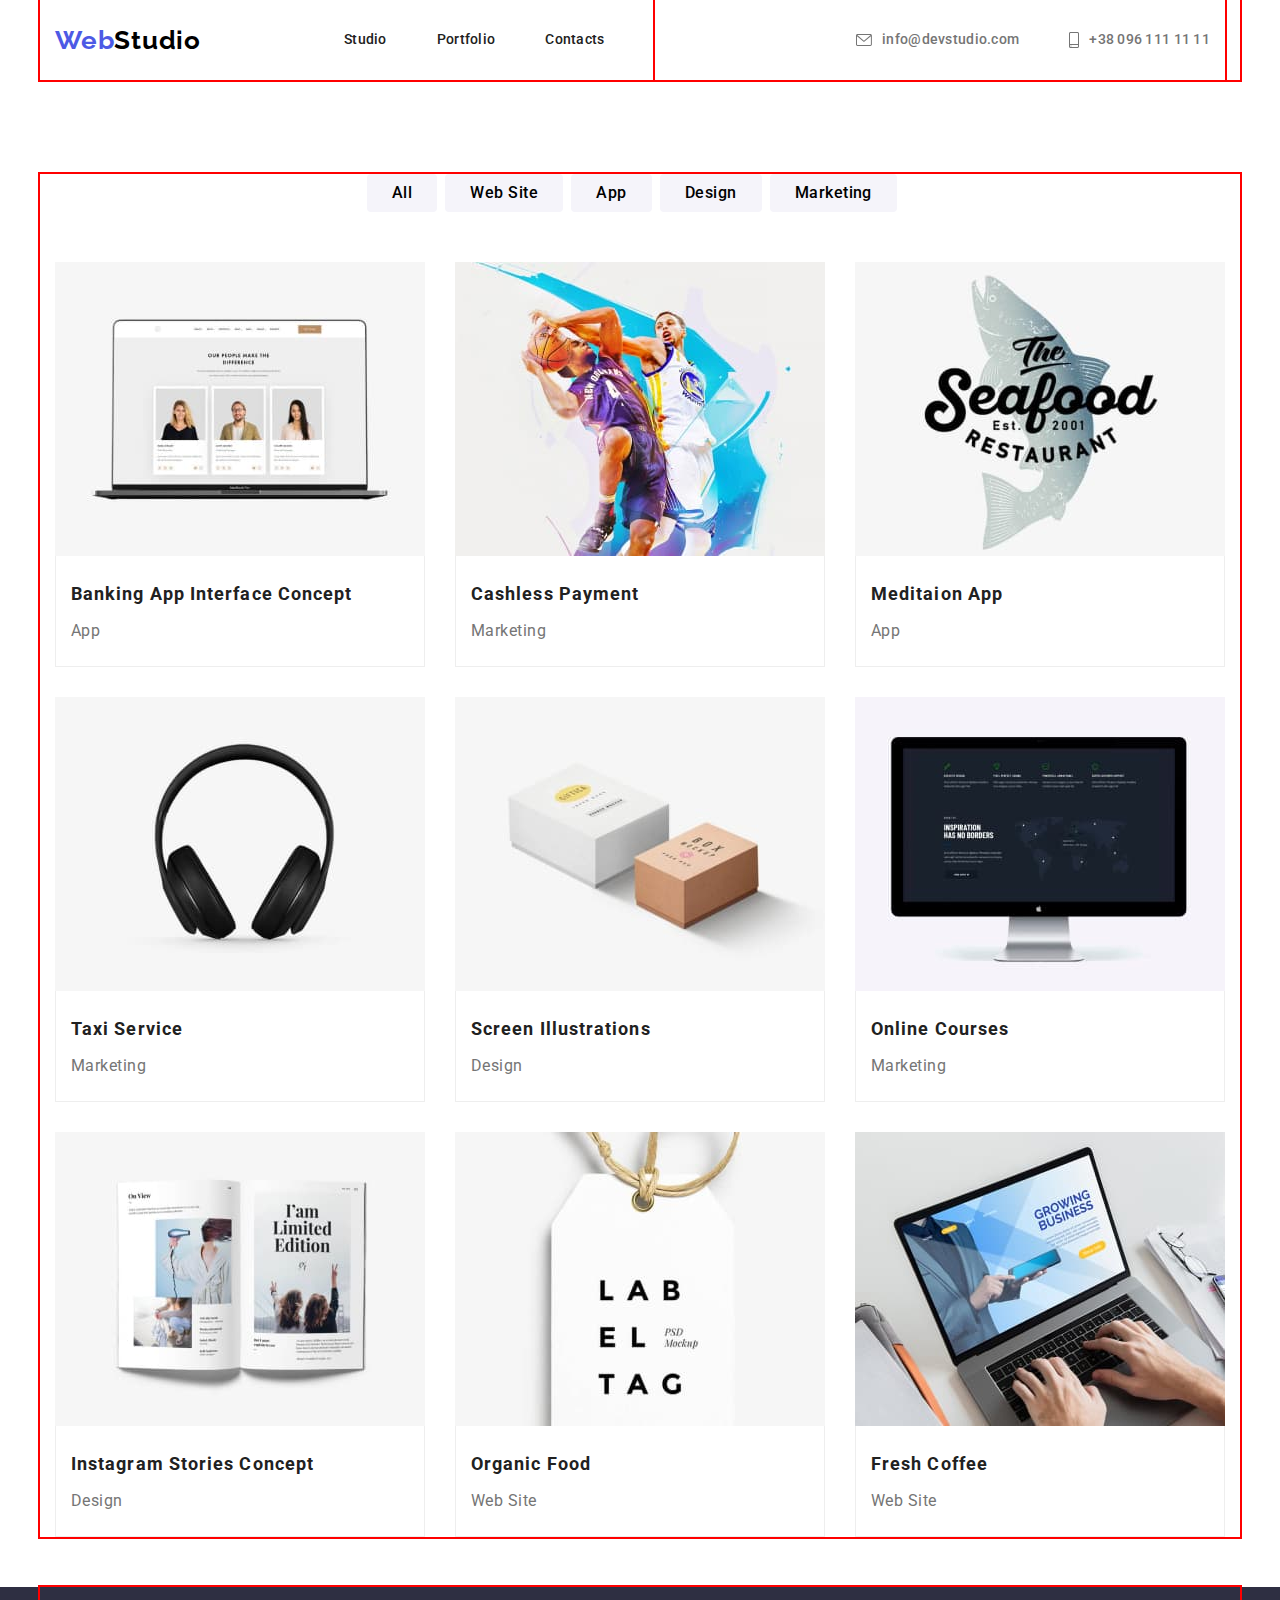
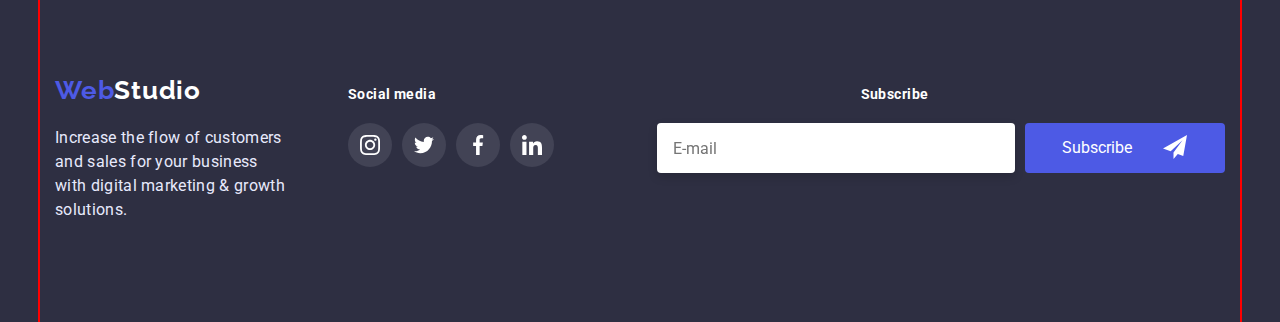
==== portfolio.html @ 60207ada "pre-finished" ====
<!DOCTYPE html>
<html lang="uk">
  <head>
    <meta charset="UTF-8" />
    <meta http-equiv="X-UA-Compatible" content="IE=edge" />
    <meta name="viewport" content="width=device-width, initial-scale=1.0" />
    <link rel="stylesheet" href="node_modules/modern-normalize/modern-normalize.css">
    <link rel="preconnect" href="https://fonts.googleapis.com" />
    <link rel="preconnect" href="https://fonts.gstatic.com" crossorigin />
    <link
      href="https://fonts.googleapis.com/css2?family=Raleway:wght@700&family=Roboto:wght@400;500;700;900&display=swap"
      rel="stylesheet"
    />
    <link rel="stylesheet" href="https://cdnjs.cloudflare.com/ajax/libs/modern-normalize/1.1.0/modern-normalize.min.css">
    <link rel="stylesheet" href="./css/styles.css"/>
    <title>goit-markup-hw-02</title>
  </head>
  <!-- Портфолио -->
  <body>
    <!-- Шапка Портфолио -->
    <header class="header-link">
     <div class="container header-container">
        <a class="logo" href="./index.html">Web<span class="web">Studio</span></a>
      <nav class="auth-nav">
        <ul class="header ">
          <li><div class="header-animation"></div></li>
          <li class="header-list current" ><a href="./index.html" class="links">Studio</a></li>
          <li><div class="header-link-border"></div></li>
          
          <li><div class="header-animation"></div></li>
          <li class="header-list"><a href="./portfolio.html">Portfolio</a></li>
         <li><div class="header-link-border"></div></li> 
         
          <li><div class="header-animation"></div></li>
          <li class="header-list-back"><a href="#">Contacts</a></li>
          <li><div class="header-link-border"></div></li>
          
        </ul>
        
        </nav>
        <!-- Посилання в шапці -->
        <div class="container">
          <ul class="posted">
            
              
        
            <li class="link"><a href="mailto:info@devstudio.com"><svg class="posted-icon" width="16" height="12">
                <use href="./images-2/icons.svg#icon-envelope-hover"></use>
              </svg> info@devstudio.com</a></li>
              
            
            <li class="link-mailto"><a href="tel:+380961111111"><svg class="posted-icon" width="10" height="16">
                <use href="./images-2/icons.svg#icon-smartphone"></use>
              </svg> +38 096 111 11 11</a></li>
          </ul>
        </div>
      
     </div>
    </header>
    <main>
      <!-- Управління -->
      <section class="hero-portfolio">
        <div class="container">
            <div class="pane"><h1>Заголовок</h1></div>
            <ul class="hero-portfolio-link">
              <li><button type="button">All</button></li>
              <li><button type="button">Web Site</button></li>
              <li><button type="button">App</button></li>
              <li><button type="button">Design</button></li>
              <li><button type="button">Marketing</button></li>
            </ul>
        <ul class="list-portfolio">
          <li class="some-item">
            
            <div class="some-item-container">
              
              <div class="some-item-thumb">
                <a class="list-portfolio-cards" href="">
                  <img class="list-portfolio-img" src="./images-2/technokriak.jpg" width="370" alt="Технокряк" />
                <div class="list-portfolio-link">
                  <p>14 Stylish and User-Friendly App Design Concepts · Task Manager App · Calorie Tracker App · Exotic Fruit Ecommerce App · Cloud Storage App</p>
                </div>
              </div>
                <div class="container">
                  <h2 class="headlines">Banking App Interface Concept</h2>
                  <p class="list-title">App</p>
                </div>
                
              </a>
              
            </div>
              
            
          </li>
          <li class="some-item">
            <div class="some-item-container">  
            <div class="some-item-thumb">
              <a class="list-portfolio-cards" href="">
                <img
                  src="./images-2/post-NewOrleanvsGoldenStar.jpg"
                  width="370"
                  alt="Постер"
                />
              <div class="list-portfolio-link">
                <p>14 Stylish and User-Friendly App Design Concepts · Task Manager App · Calorie Tracker App · Exotic Fruit Ecommerce App · Cloud Storage App</p>
              </div>
            </div>
              <div class="container">
                <h2 class="headlines">Cashless Payment</h2>
                <p class="list-title">Marketing</p>
              </div>
              
            </a>
            </div>
          </li>
          <li class="some-item">
            <div class="some-item-container">
            <div class="some-item-thumb">
            <a class="list-portfolio-cards" href="">
              <img
                src="./images-2/restoran-seafood.jpg"
                width="370"
                alt="Ресторан море-еда"
              />
              <div class="list-portfolio-link">
                <p>14 Stylish and User-Friendly App Design Concepts · Task Manager App · Calorie Tracker App · Exotic Fruit Ecommerce App · Cloud Storage App</p>
              </div>
              </div>
              <div class="container">
                <h2 class="headlines">Meditaion App</h2>
                <p class="list-title">App</p>
              </div>
            </a>
            </div>
          </li>
          <li class="some-item">
            <div class="some-item-container">
            <div class="some-item-thumb">  
            <a class="list-portfolio-cards" href="">
              <img
                src="./images-2/project-prime.jpg"
                width="370"
                alt="Проєкт прайм"
              />
              <div class="list-portfolio-link">
                <p>14 Stylish and User-Friendly App Design Concepts · Task Manager App · Calorie Tracker App · Exotic Fruit Ecommerce App · Cloud Storage App</p>
              </div>
              </div>
              <div class="container">
                <h2 class="headlines">Taxi Service</h2>
                <p class="list-title">Marketing</p>
              </div>
            </a>
            </div>
          </li>
          <li class="some-item">
            <div class="some-item-container">
              <div class="some-item-thumb">
            <a class="list-portfolio-cards" href="">
              <img
                src="./images-2/project-boxes.jpg"
                width="370"
                alt="Проєкт бокси"
              />
              <div class="list-portfolio-link">
                <p>14 Stylish and User-Friendly App Design Concepts · Task Manager App · Calorie Tracker App · Exotic Fruit Ecommerce App · Cloud Storage App</p>
              </div>
              </div>
              <div class="container">
                <h2 class="headlines">Screen Illustrations</h2>
                <p class="list-title">Design</p>
              </div>
            </a>
            </div>
          </li>
          <li class="some-item">
            <div class="some-item-container">
              <div class="some-item-thumb">
            <a class="list-portfolio-cards" href="">
              <img
                src="./images-2/imac-inspiration.jpg"
                width="370"
                alt="аймак"
              />
              <div class="list-portfolio-link">
                <p>14 Stylish and User-Friendly App Design Concepts · Task Manager App · Calorie Tracker App · Exotic Fruit Ecommerce App · Cloud Storage App</p>
              </div>
              </div>
              <div class="container">
                <h2 class="headlines">Online Courses</h2>
                <p class="list-title">Marketing</p>
              </div>
            </a>
            </div>
          </li>
          <li class="some-item">
            <div class="some-item-container">
              <div class="some-item-thumb">
            <a class="list-portfolio-cards" href="">
              <img
                src="./images-2/seen-limited-edition.jpg"
                width="370"
                alt="лімітоване видання"
              />
              <div class="list-portfolio-link">
                <p>14 Stylish and User-Friendly App Design Concepts · Task Manager App · Calorie Tracker App · Exotic Fruit Ecommerce App · Cloud Storage App</p>
              </div>
              </div>
              <div class="container">
                <h2 class="headlines">Instagram Stories Concept</h2>
                <p class="list-title">Design</p>
              </div>
            </a>
            </div>
          </li>
          <li class="some-item">
            <div class="some-item-container">
              <div class="some-item-thumb">
            <a class="list-portfolio-cards" href="">
              <img
                src="./images-2/project-lab.jpg"
                width="370"
                alt="Проєкт лаб"
              />
              <div class="list-portfolio-link">
                <p>14 Stylish and User-Friendly App Design Concepts · Task Manager App · Calorie Tracker App · Exotic Fruit Ecommerce App · Cloud Storage App</p>
              </div>
              </div>
              <div class="container">
                <h2 class="headlines">Organic Food</h2>
                <p class="list-title">Web Site</p>
              </div>
            </a>
            </div>
          </li>
          <li class="some-item">
            <div class="some-item-container">
              <div class="some-item-thumb">
            <a class="list-portfolio-cards" href="">
              <img
                src="./images-2/growing-business.jpg"
                width="370"
                alt="макбук"
              />
              <div class="list-portfolio-link">
                <p>14 Stylish and User-Friendly App Design Concepts · Task Manager App · Calorie Tracker App · Exotic Fruit Ecommerce App · Cloud Storage App</p>
              </div>
              </div>
              <div class="container">
                <h2 class="headlines">Fresh Coffee</h2>
                <p class="list-title">Web Site</p>
              </div>
            </a>
            </div>
          </li>
        </ul>
        </div>
      </section>
    </main>
    <!-- Футер Портфолио-->
    <footer class="footer">
      <div class="container">
      <div class="container-left">
        <a class="logo-footer" href="./index.html"><span class="web-footer">Web<span>Studio</a>
          <address>
            <p>Increase the flow of customers and sales for your business with digital marketing & growth solutions.</p>
            <!-- <ul class="link-footer">
              <li class="pages">
                <a
                  href="https://www.google.com/maps/place/%D0%B1%D1%83%D0%BB%D1%8C%D0%B2%D0%B0%D1%80+%D0%9B%D0%B5%D1%81%D1%96+%D0%A3%D0%BA%D1%80%D0%B0%D1%97%D0%BD%D0%BA%D0%B8,+26,+%D0%9A%D0%B8%D1%97%D0%B2,+02000/@50.4265807,30.5383858,17z/data=!3m1!4b1!4m5!3m4!1s0x40d4cf0e033ecbe9:0x57a4dffefec77da0!8m2!3d50.4265807!4d30.5383858"
                  >м. Київ, пр-т Лесі Українки, 26</a>
              </li>
              <li class="footer-link">
                <a href="mailto:info@devstudio.com" class="link-pages"
                  >info@devstudio.com</a>
              </li>
              <li class="footer-link-end">
                <a href="tel:+380961111111" class="link-pages">+38 096 111 11 11</a>
              </li>
            </ul> -->
          </address>
      </div>
       <div class="container-right">
        <h2 class="footer-rigth-title">Social media</h2>
          <ul class="icon-team">
                  <li class="icon-team-elements"><a href=""><svg width="20" height="20">
                <use href="./images-2/icons.svg#icon-instagram"></use>
                </svg></a></li>
                  <li class="icon-team-elements"><a href=""><svg width="20" height="20">
                <use href="./images-2/icons.svg#icon-twitter"></use>
                </svg></a></li>
                  <li class="icon-team-elements"><a href=""><svg width="20" height="20">
                <use href="./images-2/icons.svg#icon-facebook"></use>
                </svg></a></li>
                  <li class="icon-team-elements"><a href=""><svg width="20" height="20">
                <use href="./images-2/icons.svg#icon-linkedin"></use>
                </svg></a></li>
          </ul>
       </div>
       <div class="container-footer-title">
        <p class="footer-title">Subscribe</p>
       <form class="futter-form">

        <label>
                <span class="footer-form-input-wrapper">
                  <input class="footer-form-input" type="email" name="footer-email" required placeholder="E-mail" >
                </span>
        </label>
        <span class="footer-form-input-wrapper">
          <button type="submit" class="footer-form-submit">Subscribe</button>
              <svg class="footer-form-input-icon" width="18" height="18">
                <use href="./images-2/icons.svg#icon-send"></use>
              </svg>
        </span>
       </form>
       </div>
      
      </div>
      
    </footer>
  </body>
</html>
---- css/styles.css ----
*,
*::after {
    box-sizing: inherit;
    box-sizing: border-box;
}

:root {
    --brand-color: #4D5AE5;
    --text-color: #FFFFFF;
    --logo-color: #000000;
    --o-animation: 250ms cubic-bezier(0.4, 0, 0.2, 1);
}

h1,
h2,
h3,
h4,
h5,
h6,
p {
margin: 0;
}
ul {
    list-style: none;
    margin: 0;
    padding: 0;
}

button {
    cursor: pointer;
    display: block;
    display: inline-flex;
}
img {
    display: block;
}

address {
    font-style: normal;
}

body {
    font-family: "Roboto",sans-serif;
    color: #212121;
}
/* Logo */
.logo {
    font-family: 'Raleway',sans-serif;
    font-weight: 700;
    font-size: 26px;
    line-height: 1.19;
    letter-spacing: 0.03em;
    color: var(--brand-color);
    text-decoration: none;
    display: block;
    margin-right: 93px;
}

.web {
    color: var(--logo-color);
}
/* header */
/* .header-about {
} */
.header-container {
    display: flex;
    align-items: center;
    background-color: var(--text-color);
    
}
.header li {
    /* margin-right: 50px; */
    
}
.header a {
    display: block;
    font-weight: 500;
    font-size: 14px;
    line-height: 1.14;
    letter-spacing: 0.02em;
    color: #212121;
    text-decoration: none;
    padding-top: 32px;
    padding-bottom: 32px;
    transition: color 250ms cubic-bezier(0.4, 0, 0.2, 1);
}

.header .header-list-back {
    margin-right: 0;
    
}
.header-link-border {
    position: absolute;
    display: flex;
    bottom: -31px;
    width: 100%;
    height: 4px;
    background-color: #188CE8;
    border-radius: 2px;
    opacity: 0;
    transition: 250ms cubic-bezier(0.4, 0, 0.2, 1);
}
.header-animation {
    margin-right: 50px;
    
}
.header-animation:hover .header-link-border {
    opacity: 1;
}
 

.container {
    width: 1200px;
    padding-left: 15px;
    padding-right: 15px;
    margin: 0 auto;
    outline: 2px solid red;
}
.visually-hidden {
    position: absolute;
    width: 1px;
    height: 1px;
    margin: -1px;
    padding: 0;
    overflow: hidden;
    border: 0;
    clip: rect(0 0 0 0);
}
.auth-nav .header {
    display: block;
    display: flex;
    align-items: center;
    margin-right: 50px;
}

.posted a {
    padding-top: 32px;
    padding-bottom: 32px;
}
/* .link-mailto a { */
    

.header a:hover,
.header a:focus {
    color:var(--brand-color);
}
.header a:active .header-link-border{
    opacity: 1;
}
.posted a {
    font-weight: 500;
    font-size: 14px;
    line-height: 1.14;
    letter-spacing: 0.02em;
    color: #757575;
    text-decoration: none;
    display: flex;
    transition: 250ms cubic-bezier(0.4, 0, 0.2, 1);
}
.posted li {
    margin-right: 50px;
}
.posted .link-mailto {
    margin-right: 0;
    /* margin-left: 10px; */
}
.container ul {
    display: block;
    display: flex;
    /* align-items: center; */
}
.container-posted {
    padding-left: 15px;
    padding-right: 15px;
    margin: 0 auto;
    outline: 2px solid red;
}
.posted {
    justify-content: flex-end;
    text-align: center;
}
.posted a:hover,
.posted a:focus,
.posted a:active {
    color: var(--brand-color);
    /* fill: var(--brand-color); */
    /* fill: var(--brand-color); */
}

.posted .posted-icon {
    display: block;
    align-self: center;
    margin-right: 10px;
}
.posted .posted-icon {
    margin-right: 10px;
    display: flex;
    align-items: center;
    justify-content: center;
}
.posted .posted-icon use {
    fill: currentColor;
}

.current::after {
    content: '';
    display: block;
    width: 100%;
    border-radius: 2px;
    background-color: var(--brand-color);   
}



/* Hero-main */
.hero,
.footer {
    background-color: #2E2F42;
}
.hero-main {
    font-weight: 900;
    font-size: 44px;
    line-height: 1.36;
    text-align: center;
    letter-spacing: 0.06em;
    
    color: var(--text-color);
    margin-bottom: 30px;
}
.hero {
    position: relative;
    padding-top: 200px;
    padding-bottom: 200px;
    align-content: center;
    margin-right: auto;
    margin-left: auto;
    /* background: rgba(47, 48, 58, 0.4); */
    background-image: url(../images-2/Hero-bckg.jpg);
    /* background-color: rgba(47, 48, 58, 0.8); */
    max-width: 1440px;
    max-height: 600px;
}
.hero-bcg {
    position: absolute;
    width: 100%;
    height: 100%;
    background-color: rgba(46, 47, 66, 0.7);
    top: 0;
}
.hero-container {
    position: relative;
}

.hero-btn {
    font-weight: 700;
    font-size: 16px;
    line-height: 1.88;
    letter-spacing: 0.06em;
    font-family: inherit;
    cursor: pointer;
    background-color: var(--brand-color);
    color: var(--text-color);
    display: block;
    margin: 0 auto;
    padding: 10px 32px;
    transition: background-color 250ms cubic-bezier(0.4, 0, 0.2, 1);
    border-color: transparent;
    border-radius: 4px;
}
button .hero {
    padding: 10px;
}



.hero-btn:hover,
.hero-btn:focus {
    box-shadow: 0px 4px 4px rgba(0, 0, 0, 0.15);
    /* border: 1px solid #000000; */
    border-radius: 4px;
    background-color: var(--brand-color);
}

.container-portfolio .list {
    display: block;
    display: flex;
    flex-wrap: wrap ;
}

/* Опис проєктів */
.about h3 {
    font-weight: 700;
    font-size: 14px;
    line-height: 1.14;
    letter-spacing: 0.03em;
    text-transform: uppercase;
}
.about  {
    padding-top: 94px;
    padding-bottom: 94px;
    display: block;
    display: flex;
}
.list-title {
    font-weight: 400;
    font-size: 16px;
    line-height: 1.88;
    letter-spacing: 0.03em;
    color: #757575;
    margin-top: 4px;
    padding-bottom: 20px;
}
.about .container-about {
    width: 270px;
    height: 120px;
    display: flex;
    align-items: center;
    justify-content: center;
    background-color: #F5F4FA;
    margin-bottom: 8px;
}
.icon-about {
    display: flex;
    fill: #AFB1B8;
}
.about .list li {
    margin-right: 30px;
}
.about .list li:last-child {
    margin-right: 0;
}

.list-project {
    font-weight: 400;
    font-size: 14px;
    line-height: 1.71;
    letter-spacing: 0.03em;
    color: #757575;
    margin-top: 10px;
    /* margin-right: 30px; */
}

.section-img li {
    padding-right: 30px;
}
.section-img-link {
    
    position: absolute;
}
/* .section-img p {
    position: relative;
    width: 370px;
    height: 70px;
    background-color: rgba(47, 48, 58, 0.8);
    display: block;
    align-items: center;
    justify-content: center;
    padding-right: 0;
    color: var(--text-color);
    transform: translateY(-68px);
    text-transform: uppercase;
}
.section-img p {
    text-align: center;
    padding-top: 27px ;
} */

/* Чим займається кожен з команди */
.section h2 {
    font-weight: 700;
    font-size: 36px;
    line-height: 1.16;
    text-align: center;
    letter-spacing: 0.03em;
    margin-bottom: 50px;
}
.section .container {
    padding-top: 94px;
    margin-bottom: 94px;
}
.list-names {
    font-weight: 500;
    font-size: 16px;
    line-height: 1.18;
    text-align: center;
    letter-spacing: 0.03em;
    padding-top: 30px;
    margin-bottom: 10px;
}
/* .team .container { */
    /* padding-top: 94px;
    padding-bottom: 94px; */


.list-team {
    font-size: 16px;
    line-height: 1.18;
    text-align: center;
    letter-spacing: 0.03em;
    color: #757575;
    padding-bottom: 16px;
}

/* Hero-portfolio */
.hero-portfolio button {
    font-weight: 500;
    font-size: 16px;
    line-height: 1.62;
    text-align: center;
    letter-spacing: 0.03em;
    font-family: inherit;
    cursor: pointer;
    background-color: #F5F4FA;
    padding: 6px 25px
    
}
.container .hero-portfolio-link button {
    display: block;
    display: flex;
    margin: 0 auto;
    margin-right: 8px;
    border-radius: 4px;
    border: 0;
    transition: 250ms cubic-bezier(0.4, 0, 0.2, 1);
}

.list li a{
    display: block;
    display: flex;
    align-items: center;
}
.team img {
    margin-right: 30px;
}
.list a {
    margin-right: 30px;
    margin-bottom: 30px;
    width: 370px;
}
.list .list-project {
    margin-right: 0;
}

.hero-portfolio button:hover,
.hero-portfolio button:focus {
    background-color: var(--brand-color);
    color: var(--text-color);
    box-shadow: 0px 3px 1px rgba(0, 0, 0, 0.1), 0px 1px 2px rgba(0, 0, 0, 0.08), 0px 2px 2px rgba(0, 0, 0, 0.12);
    border-radius: 4px;
}
.hero-portfolio {
    padding-top: 94px;
    padding-bottom: 50px;
}
.hero-portfolio-link {
    margin-bottom: 50px;
    margin-right: 8px;
    display: flex;
    justify-content: center;
    margin-right: 8px;
}
.list-portfolio {
    flex-wrap: wrap;
    gap: 30px;
    
}
.some-item {
    
}
.list-portfolio .some-item-container:hover,
.list-portfolio .some-item-container:focus {
    /* border: 1px solid #EEEEEE; */
    box-shadow: 0px 1px 1px rgba(0, 0, 0, 0.12), 0px 4px 4px rgba(0, 0, 0, 0.06), 1px 4px 6px rgba(0, 0, 0, 0.16);
}
.some-item-container:hover .list-portfolio-link,
.some-item-container:focus .list-portfolio-link {
    top: 50%;
    left: 50%;
    transform: translate(-50%, -50%);
    opacity: 1;
    background-color: rgba(77, 90, 229, 0.9);
}
.some-item-thumb  {
    /* position: relative; */
    

}
.headlines {
    font-size: 18px;
    line-height: 2.0;
    letter-spacing: 0.06em;
    color: #212121;
    cursor: pointer;
    padding-top: 20px;
}
.list-portfolio li a  {
    position: relative;
    text-decoration: none;
    display: block;
    overflow: hidden;
}

.list-portfolio li a .container {
    width: inherit;
    border: 1px solid #EEEEEE;
    border-top: 0;
    
    /* border-top: 0; */
}
.list-portfolio-link {
    
    position: absolute;
    display: flex;
    top: 197%;
    left: 50%;
    transform: translate(-50%, -50%);
    width: 370px;
    height: 100%;
    align-items: center;
    justify-content: center;
    padding-left: 24px;
    padding-right: 24px;
    /* background: transparent; */
    opacity: 0;
    overflow: hidden ;   
    transition: 250ms cubic-bezier(0.4, 0, 0.2, 1);
}


.list-portfolio-link p {
    font-weight: 400;
    font-size: 18px;
    line-height: 28px;
    letter-spacing: 0.03em;
    color: #FFFFFF;
}
.section .container {
    padding-top: 0;
}
.section-team {
    background-color: #F5F4FA;
    padding-top: 94px;
    padding-bottom: 94px;
}
.section-team h2 {
    font-weight: 700;
    font-size: 36px;
    line-height: 1.16;
    text-align: center;
    letter-spacing: 0.03em;
    margin-bottom: 50px;
}
.team li {
    background-color: var(--text-color);
    width: 270px;
    margin-right: 30px;
}
/* .list-portfolio-img {
} */


.team li:not:last-child {
    padding-right: 0;
}
.team .icon-team {
    display: flex;
    text-align: center;
    padding-bottom: 30px;
    
}
.team .icon-team li {
    margin-right: 24px;
}
.team .icon-team a {
    padding: 12px ;
    display: flex;
    align-items: center;
    justify-content: center;
    transition: 250ms cubic-bezier(0.4, 0, 0.2, 1);
    color: #AFB1B8;
    border-radius: 50px;
    /* margin: 0 auto; */
}
.team .icon-team .icon-team-elements {
    margin-right: 10px;
}
.team .icon-team a:hover,
.team .icon-team a:focus {
    color: #FFFFFF;
    /* background-color: #2196F3; */
    background-repeat: no-repeat;
    fill: #4D5AE5;
    border-radius: 50px;
    background-color: var(--brand-color);
    /* background-image: url(../images-2/Ellipse.svg);  */
    /* background-position: -50%, -50%; */
}
.team .icon-team .icon-time-icon {
    fill: currentColor;
}

.team .container  {
    display: block;
    width: 270px;
}
.regular-customers {
    width: inherit;
    /* height: 184px; */
    padding-top: 120px;
    padding-bottom: 120px;
}
.regular-customers h2 {
    font-weight: 700;
    font-size: 36px;
    line-height: 1.16;
    text-align: center;
    letter-spacing: 0.03em;
    margin-bottom: 50px;
}
.regular-customers ul li{
    display: flex;
    margin: 0 auto;
    display: block;
    display: flex;
    margin-right: 30px;
}
.regular-customers ul li a{
    width: 170px;
    height: 92px;
    /* margin-right: 30px; */
    border: 1px solid #AFB1B8;
    border-radius: 4px;
    display: flex;
    align-items: center;
    justify-content: center;
    fill: #AFB1B8;
    transition: 250ms cubic-bezier(0.4, 0, 0.2, 1);
    /* padding: 16px 32px; */
    
}

.regular-customers ul li:nth-last-child(1) {
    margin-right: 0;
}
.regular-customers ul li a:hover,
.regular-customers ul li a:focus {
    /* background-color: #2196F3; */
    border: 1px solid var(--brand-color);
    border-radius: 4px;
    fill: var(--brand-color);
}
/* .regular-customers li use:hover,
.regular-customers li svg:focus {
    fill: #2196F3;
} */




/* Футер */
.footer .logo-footer {
    font-family: 'Raleway';
    font-style: normal;
    font-weight: 700;
    font-size: 26px;
    line-height: 1.19;
    letter-spacing: 0.03em;
    text-decoration: none;
    color: var(--brand-color);
    display: inline-flex;
}
.web-footer span {
    color: var(--text-color);
}
.pages a {
    font-weight: 400;
    font-size: 14px;
    line-height: 1.71;
    letter-spacing: 0.03em;
    font-style: normal;
    text-decoration: none;
    color: var(--text-color);
    display: block;
    margin-bottom: 9px;
}
.link-footer {
    display: block;
    display: flex;
    flex-wrap: wrap;
}
.link-footer .footer-link a{
    display: block;

}



.link-pages {
    font-weight: 400;
    font-size: 14px;
    line-height: 1.71;
    letter-spacing: 0.03em;
    text-decoration: none;
    color: #757575;
    font-style: normal; 
}
.footer {
    /* padding-top: 60px;
    padding-bottom: 60px; */
}
.logo-footer {
    display: block;
    margin-bottom: 20px;
}
.link-footer {
    flex-direction: column;
}
.link-footer .pages {
    margin-bottom: 9px;
}
.link-footer .pages a{
    margin-bottom: 0;
}
.link-footer .footer-link {
    margin-bottom: 9px;
}

.pane {
    display: none;
}
.footer .container {
    display: flex;
    text-align: center;
    padding-bottom: 30px;
    align-items: baseline;
}
.container-left {
    text-align: left;
    margin-right: 60px;
}
.container-left p {
    /* font-family: 'Roboto'; */
    font-weight: 400;
    font-size: 16px;
    line-height: 1.5;
    letter-spacing: 0.02em;
    color: #E7E9FC;
    padding-bottom: 70px;
}
/* .contaainer-right {
    align-items: baseline;
} */
.footer-rigth-title{
    font-weight: 700;
    font-size: 14px;
    line-height: 1.14;
    letter-spacing: 0.03em;
    
    color: var(--text-color);
    margin-bottom: 20px;
    text-align: left;
}
.container-right .icon-team a {
    padding: 12px;
    display: flex;
    align-items: center;
    justify-content: center;
    margin-right: 10px;
    fill: var(--text-color);
    background-color: rgba(66, 67, 85, 1);
    transition: background-color 250ms cubic-bezier(0.4, 0, 0.2, 1);
    /* color: #AFB1B8; */
    border-radius: 50px;
}

.container-right .icon-team a:hover,
.container-right .icon-team a:focus {
    background-repeat: no-repeat;
    fill: #4D5AE5;
    fill: var(--text-color);
    border-radius: 50px;
    background-color: var(--brand-color);
}
.container-footer-title {
    padding-top: 100px;
}
.footer-title {
    
    margin-bottom: 20px;
    font-weight: 700;
    font-size: 14px;
    line-height: 1.14;
    letter-spacing: 0.03em;
    color: var(--text-color);
}
.futter-form {
    display: flex;
    padding-left: 93px;
    text-align: center;
    justify-content: center;
}
.footer-form-input-wrapper {
    position: relative;
}
.footer-form-submit:hover {
    box-shadow: 0px 4px 4px rgba(0, 0, 0, 0.15);
}
.footer-form-submit {
    
    display: block;
    width: 200px;
    height: 50px;
    background: var(--brand-color);
    border: transparent;
    border-radius: 4px;
    margin-left: 10px;
    color: var(--text-color);
    padding-right: 62px;
}
.footer-form-input {
    width: 358px;
    height: 50px;
    border: 1px solid rgba(255, 255, 255, 0.3);
    filter: drop-shadow(0px 4px 4px rgba(0, 0, 0, 0.15));
    border-radius: 4px;
    padding: 16px 15px;
    transition: border-color var(--o-animation);
}
.footer-form-input:placeholder {
    font-weight: 400;
    font-size: 16px;
    line-height: 1.25;
    display: flex;
    align-items: center;
    letter-spacing: 0.03em;
    color: rgba(255, 255, 255, 0.6);
    margin-left: 16px;
}
.footer-form-input-icon {
    position: absolute;
    width: 24px;
    height: 24px;
    top: 12px;
    left: 148px;
    fill: var(--text-color);
    
}
.footer-form-input:focus {
    outline: none;
    border-color: var(--brand-color);
}

/* <-- modal-view --> */

.backdrop {
    position: fixed;
    top: 0;
    left: 0;
    width: 100%;
    height: 100%;
    background-color: rgba(0, 0, 0, 0.2);;    
    transition: 250ms cubic-bezier(0.4, 0, 0.2, 1);
}
.backdrop.is-hidden {
    opacity: 0;
    pointer-events: none;
}
.modal-info {
    position: absolute ;
}
.modal {
    position: absolute;
    top: 50%;
    left: 50%;
    transform: translate(-50%, -50%);
    min-height: 581px;
    min-width: 528px;
    background: #FFFFFF;
    border-radius: 4px;
    box-shadow: 0px 1px 3px rgba(0, 0, 0, 0.12), 0px 1px 1px rgba(0, 0, 0, 0.14), 0px 2px 1px rgba(0, 0, 0, 0.2);
    padding: 40px;
}
.modal-close {
}
.modal p {
    font-weight: 700;
    font-size: 20px;
    line-height: 23px;
    text-align: center;
    letter-spacing: 0.03em;
    color: #212121;
    margin-bottom: 12px;
}

.modal .modal-close {
    position: absolute;
    top: 34%;
    right: 63%;
    transform: translate(0%, -2%);
    
    top: 8px;
    right: 8px;
    width: 30px;
    height: 30px;
    background: #FFFFFF;
    border: 1px solid rgba(0, 0, 0, 0.1);
    border-radius: 50%;
    align-items: center;
}
.modal .modal-close:hover,
.modal .modal-close:focus {
    fill: var(--brand-color);
}

.modal-form .modal-form-field {
    display: block;

}


.modal-form-input-desk {
    display: block;
    font-weight: 400;
    font-size: 12px;
    line-height: 1.17;
    letter-spacing: 0.01em;
    margin-bottom: 4px;
    color: #757575;
}
.modal-form-input-wrapper {
    display: block;
    position: relative;
}

.modal-form-input {
    width: 100%;
    height: 40px;
    border: 1px solid rgba(33, 33, 33, 0.2);
    border-radius: 4px;
    padding-left: 42px;
    margin-bottom: 10px;
    transition: border-color var(--o-animation);
}
.modal-form-input:focus {
    outline: none;
    border-color: var(--brand-color);
}

.modal .modal-form-massage {
    width: 100%;
    height: 120px;
    padding: 12px 16px;
    border: 1px solid rgba(33, 33, 33, 0.2);
    border-radius: 4px;
    resize: none;
    transition: border-color var(--o-animation);
}
.modal .modal-form-massage::placeholder {
    font-weight: 400;
    font-size: 12px;
    line-height: 1.16;
    letter-spacing: 0.01em;
    color: rgba(117, 117, 117, 0.5);
    
}
.modal-form-input-icon {
    position: absolute;
    left: 12px;
    top: 11px;
    transition: fill var(--o-animation);
}
.modal-form-input:focus + .modal-form-input-icon {
    fill: var(--brand-color);
}
.modal .modal-form-massage:focus {
    outline: none;
    border-color: var(--brand-color);
    
}
.modal-form-check-desc {
    display: flex;
    align-items: center;
    font-weight: 400;
    font-size: 14px;
    line-height: 1.71;
    letter-spacing: 0.03em;
    color: #757575;
    margin-top: 20px;
    margin-bottom: 30px;
}

.modal-form-check-desc::before {
    display: block;
    height: 18px;
    width: 18px;
    border:1px solid #212121;
    content: "";
    cursor: pointer;
    border-radius: 4px;
    margin-right: 10px;
}

.modal-form-check:checked + .modal-form-check-desc::before {
    background-color: var(--brand-color);
    background-image: url(../images-2/icon-check.svg);
    color: var(--text-color);
    background-repeat: no-repeat;
    background-position: 50% 50%;
    outline: none;
}
.modal-form-check:focus + .modal-form-check-desc::before {
    border: 1px solid var(--brand-color);
    outline: #2196F3;
}
.modal-form-submit {
    display: block;
    margin-left: auto;
    margin-right: auto;
    min-width: 200px;
    min-height: 50px;
    background: var(--brand-color);
    border-radius: 4px;
    color: var(--text-color);
    border-color: transparent;
}
.modal-form-submit:hover,
.modal-form-submit:focus {
    background: var(--brand-color);
    box-shadow: 0px 4px 4px rgba(0, 0, 0, 0.15);
    border-radius: 4px;
    color: var(--text-color);   
}
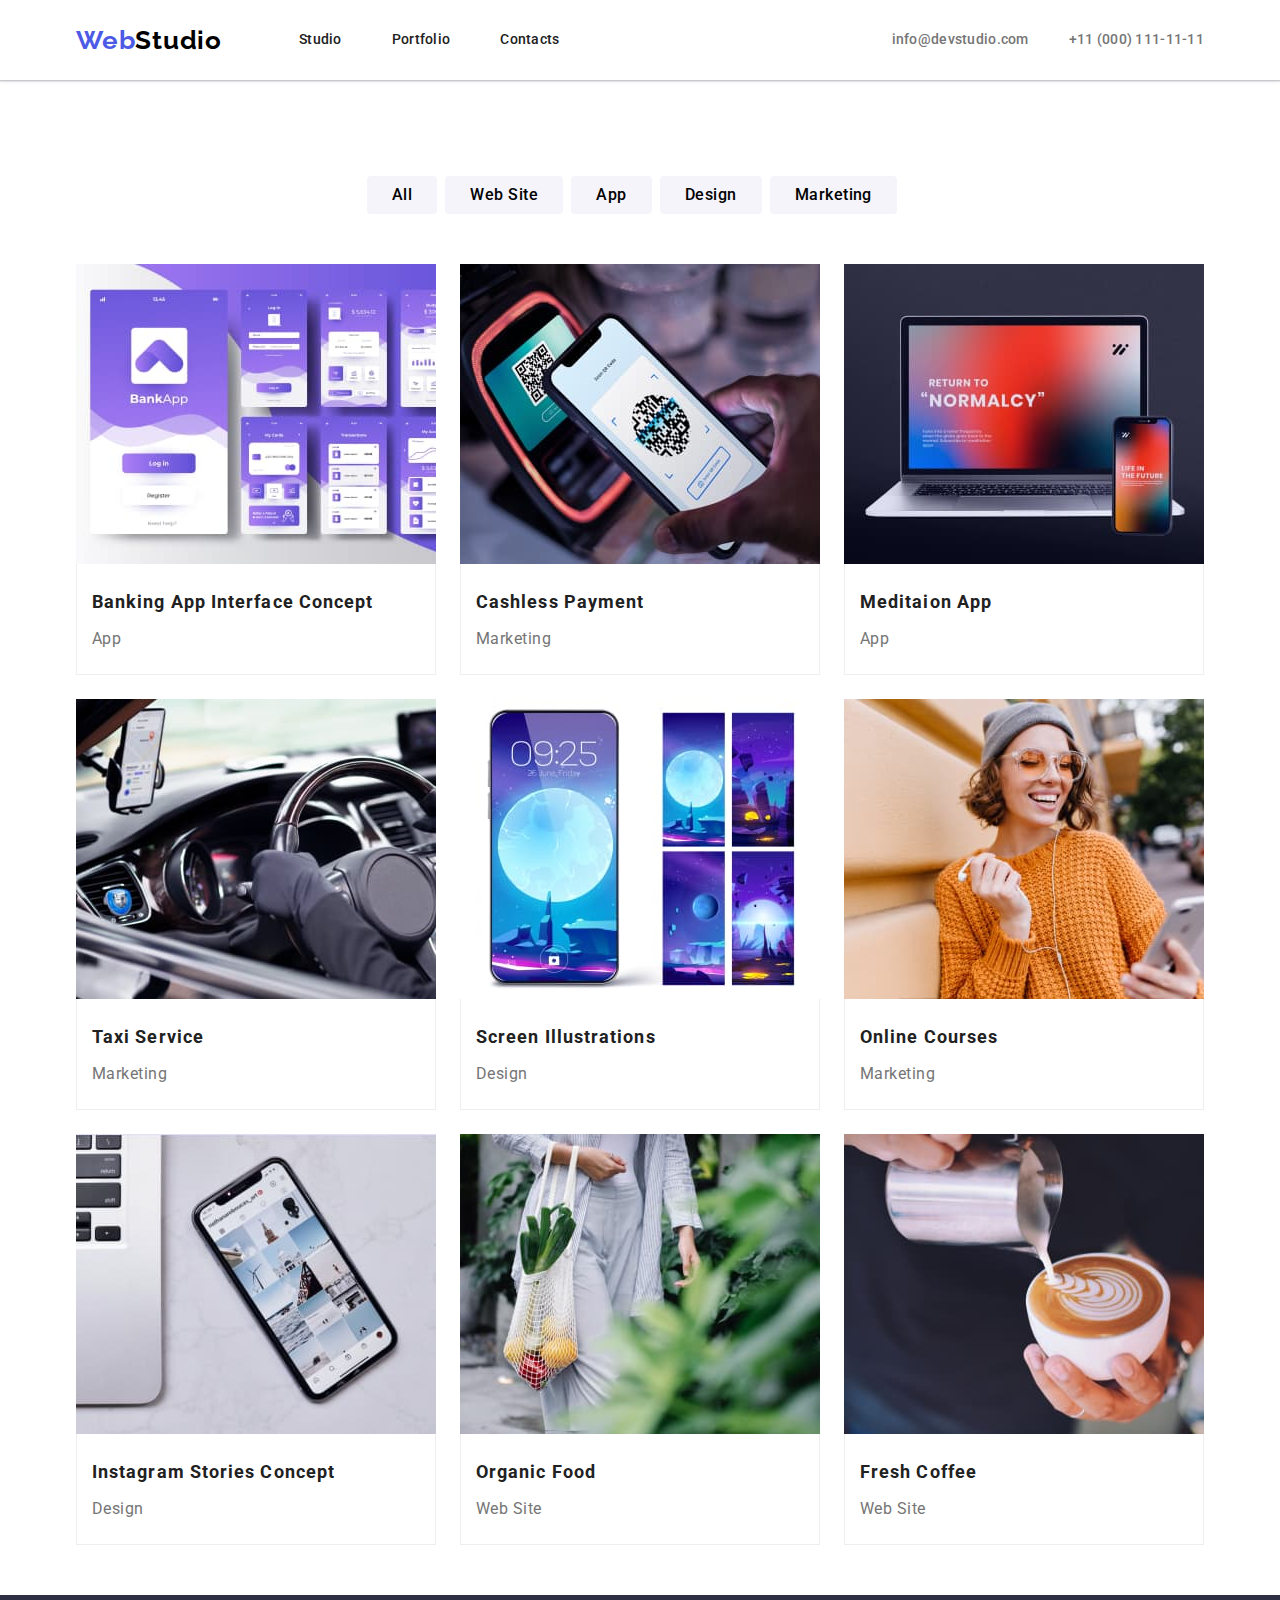
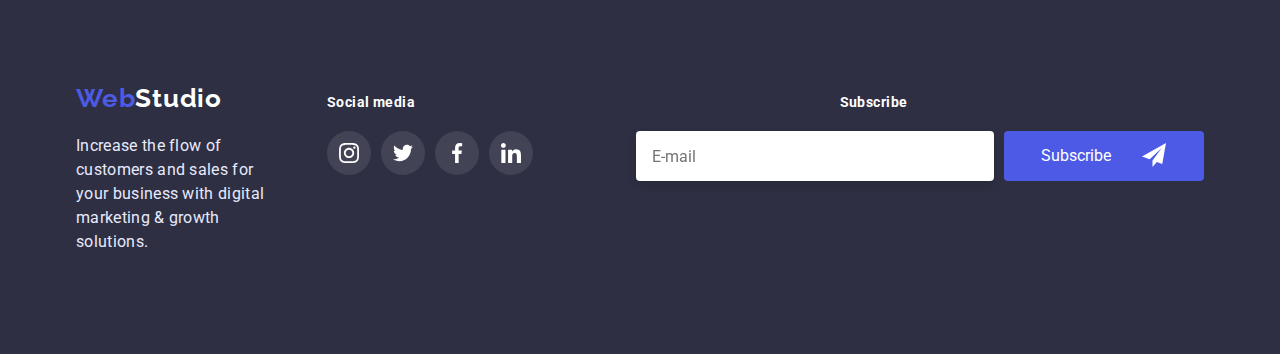
==== commit b386b4b4: "adcjkndckj" ====
--- a/portfolio.html
+++ b/portfolio.html
@@ -23,37 +23,31 @@
         <a class="logo" href="./index.html">Web<span class="web">Studio</span></a>
       <nav class="auth-nav">
         <ul class="header ">
-          <li><div class="header-animation"></div></li>
+          
           <li class="header-list current" ><a href="./index.html" class="links">Studio</a></li>
-          <li><div class="header-link-border"></div></li>
           
-          <li><div class="header-animation"></div></li>
           <li class="header-list"><a href="./portfolio.html">Portfolio</a></li>
-         <li><div class="header-link-border"></div></li> 
          
-          <li><div class="header-animation"></div></li>
           <li class="header-list-back"><a href="#">Contacts</a></li>
-          <li><div class="header-link-border"></div></li>
-          
         </ul>
         
         </nav>
         <!-- Посилання в шапці -->
-        <div class="container">
+        
           <ul class="posted">
             
               
         
-            <li class="link"><a href="mailto:info@devstudio.com"><svg class="posted-icon" width="16" height="12">
+            <li class="link"><a href="mailto:info@devstudio.com"> info@devstudio.com</a></li>
+              <!-- <svg class="posted-icon" width="16" height="12">
                 <use href="./images-2/icons.svg#icon-envelope-hover"></use>
-              </svg> info@devstudio.com</a></li>
-              
-            
-            <li class="link-mailto"><a href="tel:+380961111111"><svg class="posted-icon" width="10" height="16">
+              </svg> -->
+             <!-- <svg class="posted-icon" width="10" height="16">
                 <use href="./images-2/icons.svg#icon-smartphone"></use>
-              </svg> +38 096 111 11 11</a></li>
+              </svg> -->
+            <li class="link-mailto"><a href="tel:+380961111111"> +11 (000) 111-11-11</a></li>
           </ul>
-        </div>
+        
       
      </div>
     </header>
@@ -76,7 +70,7 @@
               
               <div class="some-item-thumb">
                 <a class="list-portfolio-cards" href="">
-                  <img class="list-portfolio-img" src="./images-2/technokriak.jpg" width="370" alt="Технокряк" />
+                  <img class="list-portfolio-img" src="./images-3/images-portfolio/banking.jpg" width="360" alt="Технокряк" />
                 <div class="list-portfolio-link">
                   <p>14 Stylish and User-Friendly App Design Concepts · Task Manager App · Calorie Tracker App · Exotic Fruit Ecommerce App · Cloud Storage App</p>
                 </div>
@@ -97,8 +91,8 @@
             <div class="some-item-thumb">
               <a class="list-portfolio-cards" href="">
                 <img
-                  src="./images-2/post-NewOrleanvsGoldenStar.jpg"
-                  width="370"
+                  src="./images-3/images-portfolio/payment.jpg"
+                  width="360"
                   alt="Постер"
                 />
               <div class="list-portfolio-link">
@@ -118,8 +112,8 @@
             <div class="some-item-thumb">
             <a class="list-portfolio-cards" href="">
               <img
-                src="./images-2/restoran-seafood.jpg"
-                width="370"
+                src="./images-3/images-portfolio/meditaion.jpg"
+                width="360"
                 alt="Ресторан море-еда"
               />
               <div class="list-portfolio-link">
@@ -138,8 +132,8 @@
             <div class="some-item-thumb">  
             <a class="list-portfolio-cards" href="">
               <img
-                src="./images-2/project-prime.jpg"
-                width="370"
+                src="./images-3/images-portfolio/taxi.jpg"
+                width="360"
                 alt="Проєкт прайм"
               />
               <div class="list-portfolio-link">
@@ -158,8 +152,8 @@
               <div class="some-item-thumb">
             <a class="list-portfolio-cards" href="">
               <img
-                src="./images-2/project-boxes.jpg"
-                width="370"
+                src="./images-3/images-portfolio/illustrations.jpg"
+                width="360"
                 alt="Проєкт бокси"
               />
               <div class="list-portfolio-link">
@@ -178,8 +172,8 @@
               <div class="some-item-thumb">
             <a class="list-portfolio-cards" href="">
               <img
-                src="./images-2/imac-inspiration.jpg"
-                width="370"
+                src="./images-3/images-portfolio/online-courses.jpg"
+                width="360"
                 alt="аймак"
               />
               <div class="list-portfolio-link">
@@ -198,8 +192,8 @@
               <div class="some-item-thumb">
             <a class="list-portfolio-cards" href="">
               <img
-                src="./images-2/seen-limited-edition.jpg"
-                width="370"
+                src="./images-3/images-portfolio/instagram.jpg"
+                width="360"
                 alt="лімітоване видання"
               />
               <div class="list-portfolio-link">
@@ -218,8 +212,8 @@
               <div class="some-item-thumb">
             <a class="list-portfolio-cards" href="">
               <img
-                src="./images-2/project-lab.jpg"
-                width="370"
+                src="./images-3/images-portfolio/organic-food.jpg"
+                width="360"
                 alt="Проєкт лаб"
               />
               <div class="list-portfolio-link">
@@ -238,8 +232,8 @@
               <div class="some-item-thumb">
             <a class="list-portfolio-cards" href="">
               <img
-                src="./images-2/growing-business.jpg"
-                width="370"
+                src="./images-3/images-portfolio/coffe.jpg"
+                width="360"
                 alt="макбук"
               />
               <div class="list-portfolio-link">
--- a/css/styles.css
+++ b/css/styles.css
@@ -53,7 +53,7 @@
     color: var(--brand-color);
     text-decoration: none;
     display: block;
-    margin-right: 93px;
+    margin-right: 77px;
 }
 
 .web {
@@ -62,14 +62,19 @@
 /* header */
 /* .header-about {
 } */
+.header-link {
+    box-shadow: 0px 2px 1px rgba(46, 47, 66, 0.08), 0px 1px 1px rgba(46, 47, 66, 0.16), 0px 1px 6px rgba(46, 47, 66, 0.08);
+}
 .header-container {
+    
     display: flex;
     align-items: center;
     background-color: var(--text-color);
+    margin: 0;
     
 }
 .header li {
-    /* margin-right: 50px; */
+    margin-right: 50px;
     
 }
 .header a {
@@ -84,12 +89,14 @@
     padding-bottom: 32px;
     transition: color 250ms cubic-bezier(0.4, 0, 0.2, 1);
 }
-
+.header-list {
+    border-bottom: 2px var(--brand-color);
+}
 .header .header-list-back {
     margin-right: 0;
     
 }
-.header-link-border {
+/* .header-link-border {
     position: absolute;
     display: flex;
     bottom: -31px;
@@ -97,24 +104,24 @@
     height: 4px;
     background-color: #188CE8;
     border-radius: 2px;
-    opacity: 0;
-    transition: 250ms cubic-bezier(0.4, 0, 0.2, 1);
-}
+    /* opacity: 0; */
+    /* transition: 250ms cubic-bezier(0.4, 0, 0.2, 1); */
+/* } */ */
 .header-animation {
-    margin-right: 50px;
-    
-}
-.header-animation:hover .header-link-border {
+    margin-right: 40px;
+    
+}
+/* .header-animation:hover .header-link-border {
     opacity: 1;
-}
+} */
  
 
 .container {
-    width: 1200px;
+    width: 1158px;
     padding-left: 15px;
     padding-right: 15px;
     margin: 0 auto;
-    outline: 2px solid red;
+    /* outline: 2px solid red; */
 }
 .visually-hidden {
     position: absolute;
@@ -130,7 +137,7 @@
     display: block;
     display: flex;
     align-items: center;
-    margin-right: 50px;
+    /* margin-right: 50px; */
 }
 
 .posted a {
@@ -158,7 +165,7 @@
     transition: 250ms cubic-bezier(0.4, 0, 0.2, 1);
 }
 .posted li {
-    margin-right: 50px;
+    margin-right: 40px;
 }
 .posted .link-mailto {
     margin-right: 0;
@@ -170,14 +177,16 @@
     /* align-items: center; */
 }
 .container-posted {
-    padding-left: 15px;
+    padding-left: 215px;
     padding-right: 15px;
     margin: 0 auto;
-    outline: 2px solid red;
+    /* outline: 2px solid red; */
 }
 .posted {
+    display: flex;
     justify-content: flex-end;
     text-align: center;
+    margin-left: auto;
 }
 .posted a:hover,
 .posted a:focus,
@@ -187,7 +196,7 @@
     /* fill: var(--brand-color); */
 }
 
-.posted .posted-icon {
+/* .posted .posted-icon {
     display: block;
     align-self: center;
     margin-right: 10px;
@@ -200,7 +209,7 @@
 }
 .posted .posted-icon use {
     fill: currentColor;
-}
+} */
 
 .current::after {
     content: '';
@@ -231,7 +240,7 @@
     position: relative;
     padding-top: 200px;
     padding-bottom: 200px;
-    align-content: center;
+    /* align-content: center; */
     margin-right: auto;
     margin-left: auto;
     /* background: rgba(47, 48, 58, 0.4); */
@@ -449,7 +458,7 @@
     border-radius: 4px;
 }
 .hero-portfolio {
-    padding-top: 94px;
+    padding-top: 96px;
     padding-bottom: 50px;
 }
 .hero-portfolio-link {
@@ -461,11 +470,11 @@
 }
 .list-portfolio {
     flex-wrap: wrap;
-    gap: 30px;
+    gap: 24px;
     
 }
 .some-item {
-    
+    width: 360px;
 }
 .list-portfolio .some-item-container:hover,
 .list-portfolio .some-item-container:focus {
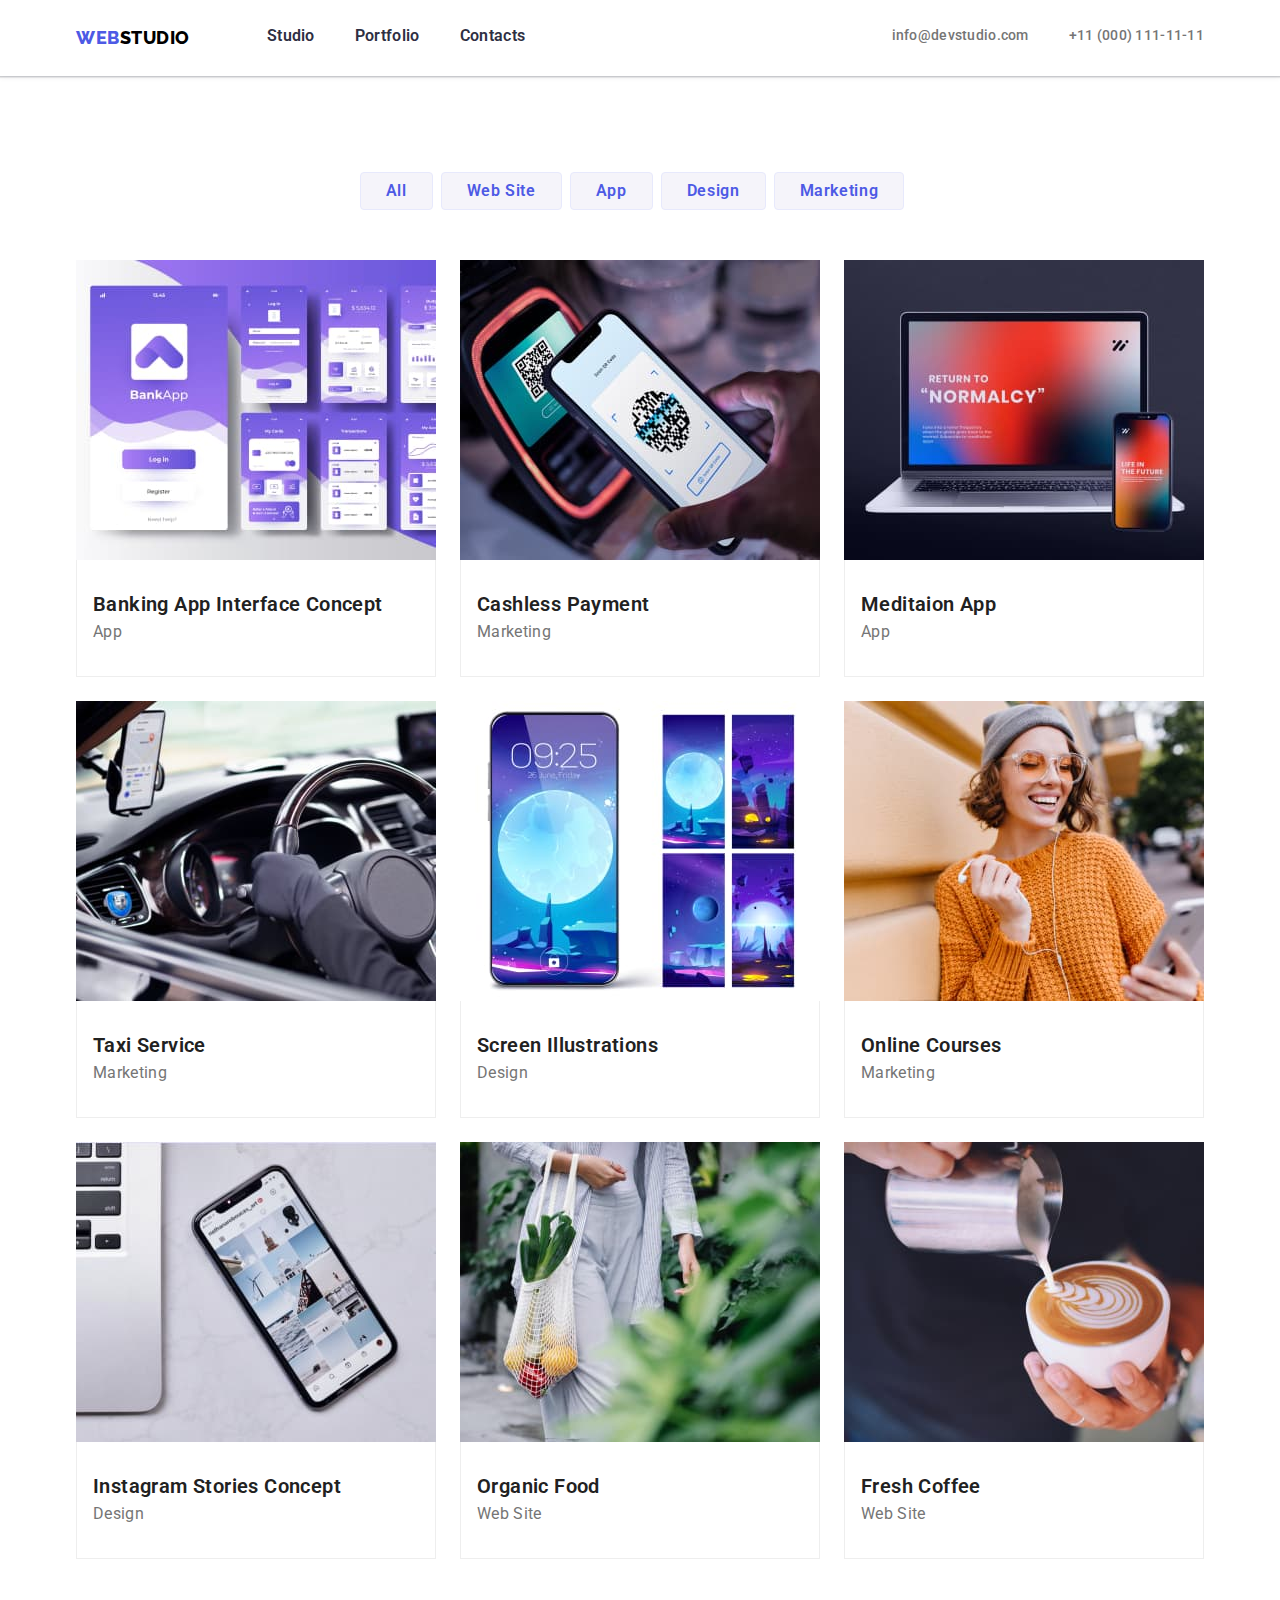
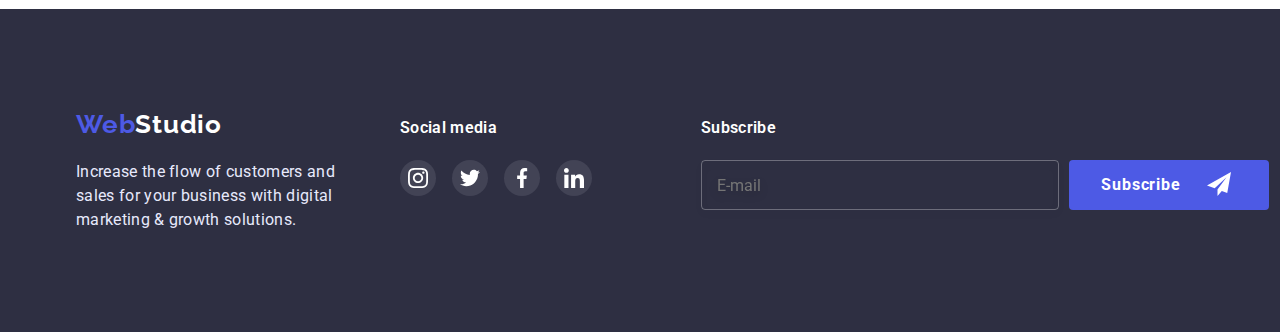
==== commit b8d3cead: "finished" ====
--- a/portfolio.html
+++ b/portfolio.html
@@ -55,7 +55,7 @@
       <!-- Управління -->
       <section class="hero-portfolio">
         <div class="container">
-            <div class="pane"><h1>Заголовок</h1></div>
+            <div class="visually-hidden"><h1>Заголовок</h1></div>
             <ul class="hero-portfolio-link">
               <li><button type="button">All</button></li>
               <li><button type="button">Web Site</button></li>
@@ -67,9 +67,9 @@
           <li class="some-item">
             
             <div class="some-item-container">
-              
-              <div class="some-item-thumb">
-                <a class="list-portfolio-cards" href="">
+              <a class="list-portfolio-cards" href="">
+              <div class="some-item-thumb">
+                
                   <img class="list-portfolio-img" src="./images-3/images-portfolio/banking.jpg" width="360" alt="Технокряк" />
                 <div class="list-portfolio-link">
                   <p>14 Stylish and User-Friendly App Design Concepts · Task Manager App · Calorie Tracker App · Exotic Fruit Ecommerce App · Cloud Storage App</p>
@@ -88,8 +88,9 @@
           </li>
           <li class="some-item">
             <div class="some-item-container">  
+              <a class="list-portfolio-cards" href="">
             <div class="some-item-thumb">
-              <a class="list-portfolio-cards" href="">
+              
                 <img
                   src="./images-3/images-portfolio/payment.jpg"
                   width="360"
@@ -109,8 +110,9 @@
           </li>
           <li class="some-item">
             <div class="some-item-container">
+              <a class="list-portfolio-cards" href="">
             <div class="some-item-thumb">
-            <a class="list-portfolio-cards" href="">
+            
               <img
                 src="./images-3/images-portfolio/meditaion.jpg"
                 width="360"
@@ -129,8 +131,9 @@
           </li>
           <li class="some-item">
             <div class="some-item-container">
+              <a class="list-portfolio-cards" href="">
             <div class="some-item-thumb">  
-            <a class="list-portfolio-cards" href="">
+            
               <img
                 src="./images-3/images-portfolio/taxi.jpg"
                 width="360"
@@ -149,8 +152,9 @@
           </li>
           <li class="some-item">
             <div class="some-item-container">
-              <div class="some-item-thumb">
-            <a class="list-portfolio-cards" href="">
+              <a class="list-portfolio-cards" href="">
+              <div class="some-item-thumb">
+            
               <img
                 src="./images-3/images-portfolio/illustrations.jpg"
                 width="360"
@@ -169,8 +173,9 @@
           </li>
           <li class="some-item">
             <div class="some-item-container">
-              <div class="some-item-thumb">
-            <a class="list-portfolio-cards" href="">
+              <a class="list-portfolio-cards" href="">
+              <div class="some-item-thumb">
+            
               <img
                 src="./images-3/images-portfolio/online-courses.jpg"
                 width="360"
@@ -189,8 +194,9 @@
           </li>
           <li class="some-item">
             <div class="some-item-container">
-              <div class="some-item-thumb">
-            <a class="list-portfolio-cards" href="">
+              <a class="list-portfolio-cards" href="">
+              <div class="some-item-thumb">
+            
               <img
                 src="./images-3/images-portfolio/instagram.jpg"
                 width="360"
@@ -209,8 +215,9 @@
           </li>
           <li class="some-item">
             <div class="some-item-container">
-              <div class="some-item-thumb">
-            <a class="list-portfolio-cards" href="">
+              <a class="list-portfolio-cards" href="">
+              <div class="some-item-thumb">
+            
               <img
                 src="./images-3/images-portfolio/organic-food.jpg"
                 width="360"
@@ -229,8 +236,9 @@
           </li>
           <li class="some-item">
             <div class="some-item-container">
-              <div class="some-item-thumb">
-            <a class="list-portfolio-cards" href="">
+              <a class="list-portfolio-cards" href="">
+              <div class="some-item-thumb">
+            
               <img
                 src="./images-3/images-portfolio/coffe.jpg"
                 width="360"
--- a/css/styles.css
+++ b/css/styles.css
@@ -1,7 +1,7 @@
 *,
 *::after {
-    box-sizing: inherit;
-    box-sizing: border-box;
+    /* box-sizing: inherit;
+    box-sizing: border-box; */
 }
 
 :root {
@@ -46,10 +46,14 @@
 /* Logo */
 .logo {
     font-family: 'Raleway',sans-serif;
-    font-weight: 700;
-    font-size: 26px;
-    line-height: 1.19;
+    /* font-style: normal; */
+    font-weight: 800;
+    font-size: 18px;
+    line-height: 1.33;
+    display: flex;
+    align-items: center;
     letter-spacing: 0.03em;
+    text-transform: uppercase;
     color: var(--brand-color);
     text-decoration: none;
     display: block;
@@ -74,19 +78,20 @@
     
 }
 .header li {
-    margin-right: 50px;
+    margin-right: 40px;
     
 }
 .header a {
     display: block;
-    font-weight: 500;
-    font-size: 14px;
-    line-height: 1.14;
-    letter-spacing: 0.02em;
-    color: #212121;
+    /* font-style: normal; */
+    font-weight: 600;
+    font-size: 16px;
+    line-height: 1.5;
+    letter-spacing: 0.02em;
+    color: #2E2F42;
     text-decoration: none;
-    padding-top: 32px;
-    padding-bottom: 32px;
+    padding-top: 24px;
+    padding-bottom: 28px;
     transition: color 250ms cubic-bezier(0.4, 0, 0.2, 1);
 }
 .header-list {
@@ -141,8 +146,13 @@
 }
 
 .posted a {
-    padding-top: 32px;
-    padding-bottom: 32px;
+    padding-top: 24px;
+    padding-bottom: 28px;
+    font-style: normal;
+    font-weight: 400;
+    font-size: 16px;
+    line-height: 24px;
+    letter-spacing: 0.02em;
 }
 /* .link-mailto a { */
     
@@ -226,13 +236,17 @@
 .footer {
     background-color: #2E2F42;
 }
+.footer {
+    padding-top: 100px;
+    padding-bottom: 100px;
+}
 .hero-main {
-    font-weight: 900;
-    font-size: 44px;
-    line-height: 1.36;
-    text-align: center;
-    letter-spacing: 0.06em;
-    
+    /* font-style: normal; */
+    font-weight: 600;
+    font-size: 56px;
+    line-height: 1.07;
+    text-align: center;
+    letter-spacing: 0.02em;
     color: var(--text-color);
     margin-bottom: 30px;
 }
@@ -244,34 +258,38 @@
     margin-right: auto;
     margin-left: auto;
     /* background: rgba(47, 48, 58, 0.4); */
-    background-image: url(../images-2/Hero-bckg.jpg);
+    background-image: linear-gradient(rgba(46, 47, 66, 0.7), rgba(46, 47, 66, 0.7)), url(../images-2/Hero-bckg.jpg);
     /* background-color: rgba(47, 48, 58, 0.8); */
     max-width: 1440px;
-    max-height: 600px;
-}
-.hero-bcg {
+    /* max-height: 600px; */
+    text-align: center;
+    background-size: cover;
+}
+/* .hero-bcg {
     position: absolute;
     width: 100%;
     height: 100%;
     background-color: rgba(46, 47, 66, 0.7);
     top: 0;
-}
+} */
 .hero-container {
     position: relative;
 }
 
 .hero-btn {
-    font-weight: 700;
-    font-size: 16px;
-    line-height: 1.88;
-    letter-spacing: 0.06em;
-    font-family: inherit;
+    /* font-style: normal; */
+    font-weight: 600;
+    font-size: 16px;
+    line-height: 1.19;
+    /* display: flex; */
+    align-items: center;
+    letter-spacing: 0.04em;
     cursor: pointer;
     background-color: var(--brand-color);
     color: var(--text-color);
-    display: block;
-    margin: 0 auto;
-    padding: 10px 32px;
+    /* display: block; */
+    /* margin: 0 auto; */
+    padding: 16px 32px;
     transition: background-color 250ms cubic-bezier(0.4, 0, 0.2, 1);
     border-color: transparent;
     border-radius: 4px;
@@ -298,29 +316,30 @@
 
 /* Опис проєктів */
 .about h3 {
-    font-weight: 700;
-    font-size: 14px;
-    line-height: 1.14;
-    letter-spacing: 0.03em;
-    text-transform: uppercase;
+    /* font-style: normal; */
+    font-weight: 600;
+    font-size: 20px;
+    line-height: 24px;
+    letter-spacing: 0.02em;
 }
 .about  {
     padding-top: 94px;
     padding-bottom: 94px;
-    display: block;
-    display: flex;
+    /* display: block;
+    display: flex; */
 }
 .list-title {
-    font-weight: 400;
-    font-size: 16px;
-    line-height: 1.88;
-    letter-spacing: 0.03em;
+    /* font-style: normal; */
+    font-weight: 400;
+    font-size: 16px;
+    line-height: 1.5;
+    letter-spacing: 0.02em;
     color: #757575;
     margin-top: 4px;
-    padding-bottom: 20px;
+    /* padding-bottom: 20px; */
 }
 .about .container-about {
-    width: 270px;
+    /* width: 260px; */
     height: 120px;
     display: flex;
     align-items: center;
@@ -333,24 +352,27 @@
     fill: #AFB1B8;
 }
 .about .list li {
-    margin-right: 30px;
+    margin-right: 24px;
+    flex-basis: calc(100% - 4 * 12px);
 }
 .about .list li:last-child {
     margin-right: 0;
 }
 
 .list-project {
-    font-weight: 400;
-    font-size: 14px;
-    line-height: 1.71;
-    letter-spacing: 0.03em;
+    /* font-style: normal; */
+    font-weight: 400;
+    font-size: 16px;
+    line-height: 1.5;
+    letter-spacing: 0.02em;
     color: #757575;
     margin-top: 10px;
     /* margin-right: 30px; */
 }
 
 .section-img li {
-    padding-right: 30px;
+    margin-right: 24px;
+    
 }
 .section-img-link {
     
@@ -376,11 +398,13 @@
 
 /* Чим займається кожен з команди */
 .section h2 {
-    font-weight: 700;
+    /* font-style: normal; */
+    font-weight: 600;
     font-size: 36px;
-    line-height: 1.16;
-    text-align: center;
-    letter-spacing: 0.03em;
+    line-height: 1,11;
+    text-align: center;
+    letter-spacing: 0.02em;
+    text-transform: capitalize;
     margin-bottom: 50px;
 }
 .section .container {
@@ -388,12 +412,13 @@
     margin-bottom: 94px;
 }
 .list-names {
-    font-weight: 500;
-    font-size: 16px;
-    line-height: 1.18;
-    text-align: center;
-    letter-spacing: 0.03em;
-    padding-top: 30px;
+    /* font-style: normal; */
+    font-weight: 600;
+    font-size: 20px;
+    line-height: 1.2;
+    text-align: center;
+    letter-spacing: 0.02em;
+    /* padding-top: 30px; */
     margin-bottom: 10px;
 }
 /* .team .container { */
@@ -402,35 +427,44 @@
 
 
 .list-team {
-    font-size: 16px;
-    line-height: 1.18;
-    text-align: center;
-    letter-spacing: 0.03em;
+    /* font-style: normal; */
+    font-weight: 400;
+    font-size: 16px;
+    line-height: 1.5;
+    text-align: center;
+    letter-spacing: 0.02em;
     color: #757575;
-    padding-bottom: 16px;
+    margin-bottom: 16px;
 }
 
 /* Hero-portfolio */
 .hero-portfolio button {
-    font-weight: 500;
-    font-size: 16px;
-    line-height: 1.62;
-    text-align: center;
-    letter-spacing: 0.03em;
+    /* font-style: normal; */
+    font-weight: 600;
+    font-size: 16px;
+    line-height: 1.5;
+    letter-spacing: 0.04em;
+
     font-family: inherit;
     cursor: pointer;
     background-color: #F5F4FA;
     padding: 6px 25px
     
 }
+.container .hero-portfolio-link li {
+    margin-right: 8px;
+}
 .container .hero-portfolio-link button {
     display: block;
     display: flex;
     margin: 0 auto;
-    margin-right: 8px;
+    /* margin-right: 8px; */
     border-radius: 4px;
     border: 0;
     transition: 250ms cubic-bezier(0.4, 0, 0.2, 1);
+    border: 1px solid #E7E9FC;
+    border-radius: 4px;
+    color: var(--brand-color);
 }
 
 .list li a{
@@ -455,7 +489,8 @@
     background-color: var(--brand-color);
     color: var(--text-color);
     box-shadow: 0px 3px 1px rgba(0, 0, 0, 0.1), 0px 1px 2px rgba(0, 0, 0, 0.08), 0px 2px 2px rgba(0, 0, 0, 0.12);
-    border-radius: 4px;
+    /* border-radius: 4px; */
+    border: 1px solid transparent;
 }
 .hero-portfolio {
     padding-top: 96px;
@@ -475,32 +510,36 @@
 }
 .some-item {
     width: 360px;
-}
-.list-portfolio .some-item-container:hover,
-.list-portfolio .some-item-container:focus {
-    /* border: 1px solid #EEEEEE; */
+    
+}
+.some-item:hover,
+.some-item:focus {
     box-shadow: 0px 1px 1px rgba(0, 0, 0, 0.12), 0px 4px 4px rgba(0, 0, 0, 0.06), 1px 4px 6px rgba(0, 0, 0, 0.16);
 }
-.some-item-container:hover .list-portfolio-link,
-.some-item-container:focus .list-portfolio-link {
+
+.some-item:hover .list-portfolio-link,
+.some-item:focus .list-portfolio-link {
     top: 50%;
     left: 50%;
     transform: translate(-50%, -50%);
     opacity: 1;
-    background-color: rgba(77, 90, 229, 0.9);
+    background-color: rgba(77, 90, 229, 1);
 }
 .some-item-thumb  {
     /* position: relative; */
-    
+    position: relative;
+    overflow: hidden;
 
 }
 .headlines {
-    font-size: 18px;
-    line-height: 2.0;
-    letter-spacing: 0.06em;
+    /* font-style: normal; */
+    font-weight: 600;
+    font-size: 20px;
+    line-height: 1.2;
+    letter-spacing: 0.02em;
     color: #212121;
     cursor: pointer;
-    padding-top: 20px;
+    /* padding-top: 20px; */
 }
 .list-portfolio li a  {
     position: relative;
@@ -513,7 +552,7 @@
     width: inherit;
     border: 1px solid #EEEEEE;
     border-top: 0;
-    
+    padding: 32px 16px;
     /* border-top: 0; */
 }
 .list-portfolio-link {
@@ -525,10 +564,10 @@
     transform: translate(-50%, -50%);
     width: 370px;
     height: 100%;
-    align-items: center;
-    justify-content: center;
-    padding-left: 24px;
-    padding-right: 24px;
+    /* align-items: center;
+    justify-content: center; */
+    padding: 40px 32px;
+    /* backgr
     /* background: transparent; */
     opacity: 0;
     overflow: hidden ;   
@@ -537,10 +576,11 @@
 
 
 .list-portfolio-link p {
-    font-weight: 400;
-    font-size: 18px;
-    line-height: 28px;
-    letter-spacing: 0.03em;
+    /* font-style: normal; */
+    font-weight: 400;
+    font-size: 16px;
+    line-height: 1.5;
+    letter-spacing: 0.02em;
     color: #FFFFFF;
 }
 .section .container {
@@ -561,8 +601,8 @@
 }
 .team li {
     background-color: var(--text-color);
-    width: 270px;
-    margin-right: 30px;
+    width: 264px;
+    margin-right: 24px;
 }
 /* .list-portfolio-img {
 } */
@@ -574,7 +614,7 @@
 .team .icon-team {
     display: flex;
     text-align: center;
-    padding-bottom: 30px;
+    /* padding-bottom: 30px; */
     
 }
 .team .icon-team li {
@@ -586,8 +626,9 @@
     align-items: center;
     justify-content: center;
     transition: 250ms cubic-bezier(0.4, 0, 0.2, 1);
-    color: #AFB1B8;
+    color: #F4F4FD;
     border-radius: 50px;
+    background-color: var(--brand-color);
     /* margin: 0 auto; */
 }
 .team .icon-team .icon-team-elements {
@@ -600,7 +641,7 @@
     background-repeat: no-repeat;
     fill: #4D5AE5;
     border-radius: 50px;
-    background-color: var(--brand-color);
+    background-color: #1021e1;
     /* background-image: url(../images-2/Ellipse.svg);  */
     /* background-position: -50%, -50%; */
 }
@@ -610,7 +651,8 @@
 
 .team .container  {
     display: block;
-    width: 270px;
+    width: 264px;
+    padding: 32px 16px;
 }
 .regular-customers {
     width: inherit;
@@ -634,8 +676,8 @@
     margin-right: 30px;
 }
 .regular-customers ul li a{
-    width: 170px;
-    height: 92px;
+    width: 168px;
+    height: 88px;
     /* margin-right: 30px; */
     border: 1px solid #AFB1B8;
     border-radius: 4px;
@@ -669,7 +711,7 @@
 /* Футер */
 .footer .logo-footer {
     font-family: 'Raleway';
-    font-style: normal;
+    /* font-style: normal; */
     font-weight: 700;
     font-size: 26px;
     line-height: 1.19;
@@ -734,13 +776,13 @@
     margin-bottom: 9px;
 }
 
-.pane {
+/* .pane {
     display: none;
-}
+} */
 .footer .container {
     display: flex;
-    text-align: center;
-    padding-bottom: 30px;
+    /* text-align: center; */
+    /* padding-bottom: 30px; */
     align-items: baseline;
 }
 .container-left {
@@ -749,32 +791,34 @@
 }
 .container-left p {
     /* font-family: 'Roboto'; */
+    width: 264px;
+    /* font-style: normal; */
     font-weight: 400;
     font-size: 16px;
     line-height: 1.5;
     letter-spacing: 0.02em;
     color: #E7E9FC;
-    padding-bottom: 70px;
+    /* padding-bottom: 70px; */
 }
 /* .contaainer-right {
     align-items: baseline;
 } */
 .footer-rigth-title{
-    font-weight: 700;
-    font-size: 14px;
-    line-height: 1.14;
-    letter-spacing: 0.03em;
-    
+    /* font-style: normal; */
+    font-weight: 600;
+    font-size: 16px;
+    line-height: 1.5;
+    letter-spacing: 0.02em;  
     color: var(--text-color);
     margin-bottom: 20px;
     text-align: left;
 }
 .container-right .icon-team a {
-    padding: 12px;
+    padding: 8px;
     display: flex;
     align-items: center;
     justify-content: center;
-    margin-right: 10px;
+    margin-right: 16px;
     fill: var(--text-color);
     background-color: rgba(66, 67, 85, 1);
     transition: background-color 250ms cubic-bezier(0.4, 0, 0.2, 1);
@@ -788,23 +832,24 @@
     fill: #4D5AE5;
     fill: var(--text-color);
     border-radius: 50px;
-    background-color: var(--brand-color);
+    background-color: #31D0AA;
 }
 .container-footer-title {
-    padding-top: 100px;
+    padding-left: 93px;
 }
 .footer-title {
-    
+    /* margin-left: 93px; */
     margin-bottom: 20px;
-    font-weight: 700;
-    font-size: 14px;
-    line-height: 1.14;
-    letter-spacing: 0.03em;
+    /* font-style: normal; */
+    font-weight: 600;
+    font-size: 16px;
+    line-height: 1.5;
+    letter-spacing: 0.02em;
     color: var(--text-color);
 }
 .futter-form {
     display: flex;
-    padding-left: 93px;
+    /* padding-left: 93px; */
     text-align: center;
     justify-content: center;
 }
@@ -815,6 +860,11 @@
     box-shadow: 0px 4px 4px rgba(0, 0, 0, 0.15);
 }
 .footer-form-submit {
+    /* font-style: normal; */
+    font-weight: 700;
+    font-size: 16px;
+    line-height: 1.5;
+    letter-spacing: 0.06em;
     
     display: block;
     width: 200px;
@@ -834,6 +884,8 @@
     border-radius: 4px;
     padding: 16px 15px;
     transition: border-color var(--o-animation);
+    background-color: transparent;
+    color: rgba(255, 255, 255, 0.6);
 }
 .footer-form-input:placeholder {
     font-weight: 400;
@@ -882,8 +934,8 @@
     top: 50%;
     left: 50%;
     transform: translate(-50%, -50%);
-    min-height: 581px;
-    min-width: 528px;
+    min-height: 579px;
+    min-width: 408px;
     background: #FFFFFF;
     border-radius: 4px;
     box-shadow: 0px 1px 3px rgba(0, 0, 0, 0.12), 0px 1px 1px rgba(0, 0, 0, 0.14), 0px 2px 1px rgba(0, 0, 0, 0.2);
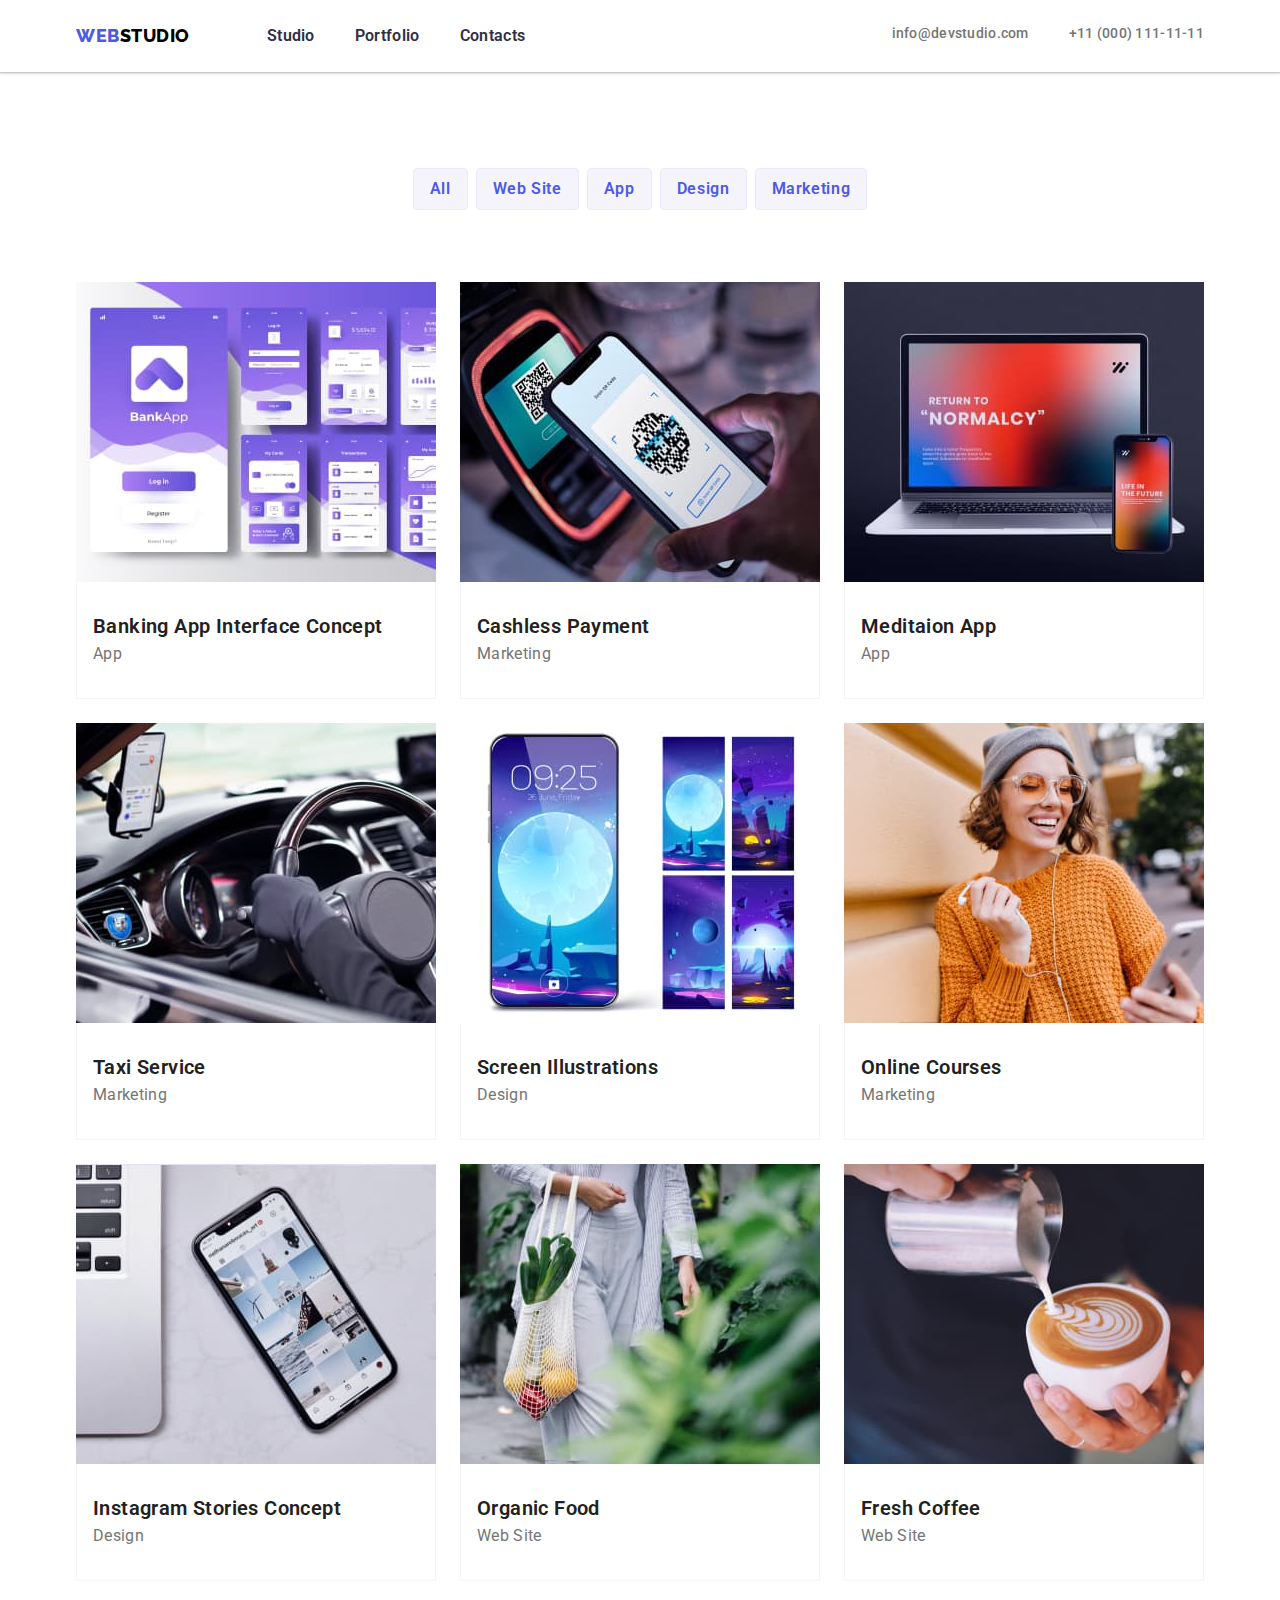
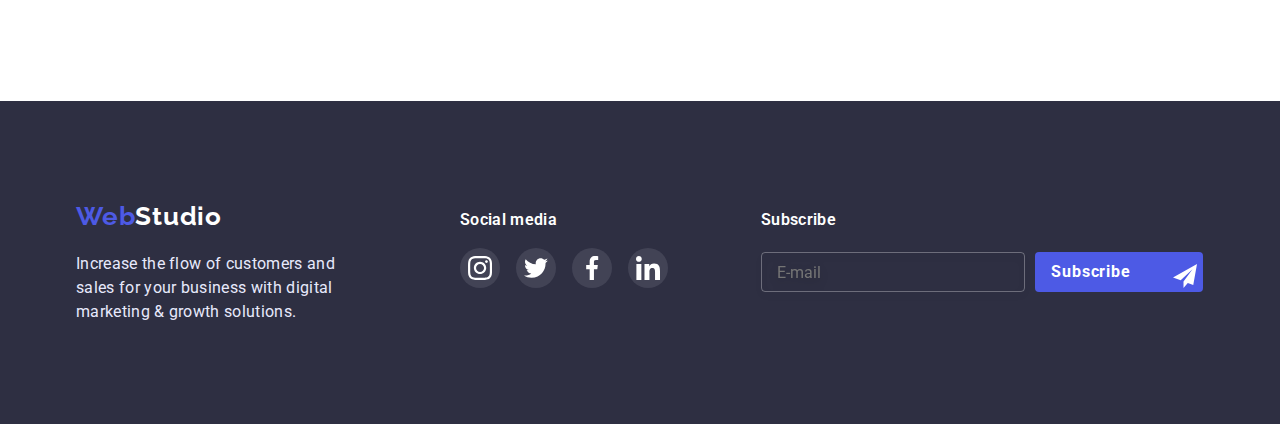
==== commit a38f5717: "finished" ====
--- a/portfolio.html
+++ b/portfolio.html
@@ -56,7 +56,7 @@
       <section class="hero-portfolio">
         <div class="container">
             <div class="visually-hidden"><h1>Заголовок</h1></div>
-            <ul class="hero-portfolio-link">
+            <ul class="hero-portfolio-button">
               <li><button type="button">All</button></li>
               <li><button type="button">Web Site</button></li>
               <li><button type="button">App</button></li>
@@ -285,16 +285,16 @@
        <div class="container-right">
         <h2 class="footer-rigth-title">Social media</h2>
           <ul class="icon-team">
-                  <li class="icon-team-elements"><a href=""><svg width="20" height="20">
+                  <li class="icon-team-elements"><a class="container-right-link" href=""><svg width="24" height="24">
                 <use href="./images-2/icons.svg#icon-instagram"></use>
                 </svg></a></li>
-                  <li class="icon-team-elements"><a href=""><svg width="20" height="20">
+                  <li class="icon-team-elements"><a class="container-right-link" href=""><svg width="24" height="24">
                 <use href="./images-2/icons.svg#icon-twitter"></use>
                 </svg></a></li>
-                  <li class="icon-team-elements"><a href=""><svg width="20" height="20">
+                  <li class="icon-team-elements"><a class="container-right-link" href=""><svg width="24" height="24">
                 <use href="./images-2/icons.svg#icon-facebook"></use>
                 </svg></a></li>
-                  <li class="icon-team-elements"><a href=""><svg width="20" height="20">
+                  <li class="icon-team-elements"><a class="container-right-link" href=""><svg width="24" height="24">
                 <use href="./images-2/icons.svg#icon-linkedin"></use>
                 </svg></a></li>
           </ul>
--- a/css/styles.css
+++ b/css/styles.css
@@ -91,7 +91,7 @@
     color: #2E2F42;
     text-decoration: none;
     padding-top: 24px;
-    padding-bottom: 28px;
+    padding-bottom: 24px;
     transition: color 250ms cubic-bezier(0.4, 0, 0.2, 1);
 }
 .header-list {
@@ -146,6 +146,7 @@
 }
 
 .posted a {
+    display: block;
     padding-top: 24px;
     padding-bottom: 28px;
     font-style: normal;
@@ -172,7 +173,7 @@
     color: #757575;
     text-decoration: none;
     display: flex;
-    transition: 250ms cubic-bezier(0.4, 0, 0.2, 1);
+    transition: color 250ms cubic-bezier(0.4, 0, 0.2, 1);
 }
 .posted li {
     margin-right: 40px;
@@ -277,18 +278,16 @@
 }
 
 .hero-btn {
-    /* font-style: normal; */
+    font-style: normal;
     font-weight: 600;
     font-size: 16px;
     line-height: 1.19;
-    /* display: flex; */
+    
     align-items: center;
     letter-spacing: 0.04em;
     cursor: pointer;
     background-color: var(--brand-color);
     color: var(--text-color);
-    /* display: block; */
-    /* margin: 0 auto; */
     padding: 16px 32px;
     transition: background-color 250ms cubic-bezier(0.4, 0, 0.2, 1);
     border-color: transparent;
@@ -303,8 +302,6 @@
 .hero-btn:hover,
 .hero-btn:focus {
     box-shadow: 0px 4px 4px rgba(0, 0, 0, 0.15);
-    /* border: 1px solid #000000; */
-    border-radius: 4px;
     background-color: var(--brand-color);
 }
 
@@ -321,6 +318,7 @@
     font-size: 20px;
     line-height: 24px;
     letter-spacing: 0.02em;
+    color: #2E2F42;
 }
 .about  {
     padding-top: 94px;
@@ -365,14 +363,16 @@
     font-size: 16px;
     line-height: 1.5;
     letter-spacing: 0.02em;
-    color: #757575;
+    color: #434455;
     margin-top: 10px;
     /* margin-right: 30px; */
 }
 
 .section-img li {
     margin-right: 24px;
-    
+}
+.section-img li:last-child {
+    margin-right: 0;
 }
 .section-img-link {
     
@@ -408,8 +408,8 @@
     margin-bottom: 50px;
 }
 .section .container {
-    padding-top: 94px;
-    margin-bottom: 94px;
+    /* padding-top: 94px; */
+    padding-bottom: 120px;
 }
 .list-names {
     /* font-style: normal; */
@@ -448,17 +448,20 @@
     font-family: inherit;
     cursor: pointer;
     background-color: #F5F4FA;
-    padding: 6px 25px
-    
-}
-.container .hero-portfolio-link li {
+    padding: 8px 16px
+    
+}
+.hero-portfolio-button li {
     margin-right: 8px;
 }
-.container .hero-portfolio-link button {
+.hero-portfolio-button li:last-child {
+    margin-right: 0;
+}
+.hero-portfolio-button button {
     display: block;
     display: flex;
     margin: 0 auto;
-    /* margin-right: 8px; */
+    
     border-radius: 4px;
     border: 0;
     transition: 250ms cubic-bezier(0.4, 0, 0.2, 1);
@@ -494,14 +497,12 @@
 }
 .hero-portfolio {
     padding-top: 96px;
-    padding-bottom: 50px;
-}
-.hero-portfolio-link {
-    margin-bottom: 50px;
-    margin-right: 8px;
+    padding-bottom: 120px;
+}
+.hero-portfolio-button {
+    padding-bottom: 72px;
     display: flex;
     justify-content: center;
-    margin-right: 8px;
 }
 .list-portfolio {
     flex-wrap: wrap;
@@ -512,13 +513,13 @@
     width: 360px;
     
 }
-.some-item:hover,
-.some-item:focus {
+.list-portfolio-cards:hover,
+.list-portfolio-cards:focus {
     box-shadow: 0px 1px 1px rgba(0, 0, 0, 0.12), 0px 4px 4px rgba(0, 0, 0, 0.06), 1px 4px 6px rgba(0, 0, 0, 0.16);
 }
 
-.some-item:hover .list-portfolio-link,
-.some-item:focus .list-portfolio-link {
+.list-portfolio-cards:hover .list-portfolio-link,
+.list-portfolio-cards:focus .list-portfolio-link {
     top: 50%;
     left: 50%;
     transform: translate(-50%, -50%);
@@ -550,7 +551,7 @@
 
 .list-portfolio li a .container {
     width: inherit;
-    border: 1px solid #EEEEEE;
+    border: 1px solid #F4F4FD;
     border-top: 0;
     padding: 32px 16px;
     /* border-top: 0; */
@@ -604,6 +605,9 @@
     width: 264px;
     margin-right: 24px;
 }
+.team li:last-child {
+    margin-right: 0;
+}
 /* .list-portfolio-img {
 } */
 
@@ -619,6 +623,9 @@
 }
 .team .icon-team li {
     margin-right: 24px;
+}
+.team .icon-team li:last-child {
+    margin-right: 0;
 }
 .team .icon-team a {
     padding: 12px ;
@@ -673,7 +680,7 @@
     margin: 0 auto;
     display: block;
     display: flex;
-    margin-right: 30px;
+    margin-right: 24px;
 }
 .regular-customers ul li a{
     width: 168px;
@@ -787,7 +794,7 @@
 }
 .container-left {
     text-align: left;
-    margin-right: 60px;
+    margin-right: 120px;
 }
 .container-left p {
     /* font-family: 'Roboto'; */
@@ -810,24 +817,30 @@
     line-height: 1.5;
     letter-spacing: 0.02em;  
     color: var(--text-color);
-    margin-bottom: 20px;
+    margin-bottom: 16px;
     text-align: left;
 }
-.container-right .icon-team a {
+.container-right-link {
     padding: 8px;
     display: flex;
     align-items: center;
     justify-content: center;
-    margin-right: 16px;
+    
     fill: var(--text-color);
     background-color: rgba(66, 67, 85, 1);
     transition: background-color 250ms cubic-bezier(0.4, 0, 0.2, 1);
     /* color: #AFB1B8; */
     border-radius: 50px;
 }
-
-.container-right .icon-team a:hover,
-.container-right .icon-team a:focus {
+.icon-team-elements {
+    margin-right: 16px;
+}
+.icon-team-elements:last-child {
+    margin-right: 0;
+}
+
+.container-right-link:hover,
+.container-right-link:focus {
     background-repeat: no-repeat;
     fill: #4D5AE5;
     fill: var(--text-color);
@@ -835,7 +848,7 @@
     background-color: #31D0AA;
 }
 .container-footer-title {
-    padding-left: 93px;
+    margin-left: 93px;
 }
 .footer-title {
     /* margin-left: 93px; */
@@ -867,8 +880,8 @@
     letter-spacing: 0.06em;
     
     display: block;
-    width: 200px;
-    height: 50px;
+    width: 168px;
+    height: 40px;
     background: var(--brand-color);
     border: transparent;
     border-radius: 4px;
@@ -877,8 +890,8 @@
     padding-right: 62px;
 }
 .footer-form-input {
-    width: 358px;
-    height: 50px;
+    width: 264px;
+    height: 40px;
     border: 1px solid rgba(255, 255, 255, 0.3);
     filter: drop-shadow(0px 4px 4px rgba(0, 0, 0, 0.15));
     border-radius: 4px;
@@ -934,23 +947,27 @@
     top: 50%;
     left: 50%;
     transform: translate(-50%, -50%);
-    min-height: 579px;
+    min-height: 594px;
     min-width: 408px;
+    max-width: 408px;
+    max-height: 594px;
     background: #FFFFFF;
     border-radius: 4px;
     box-shadow: 0px 1px 3px rgba(0, 0, 0, 0.12), 0px 1px 1px rgba(0, 0, 0, 0.14), 0px 2px 1px rgba(0, 0, 0, 0.2);
-    padding: 40px;
+    padding: 24px;
+    padding-top: 75px;
 }
 .modal-close {
 }
 .modal p {
-    font-weight: 700;
-    font-size: 20px;
-    line-height: 23px;
+    font-style: normal;
+    font-weight: 600;
+    font-size: 16px;
+    line-height: 1.5;
     text-align: center;
-    letter-spacing: 0.03em;
-    color: #212121;
-    margin-bottom: 12px;
+    letter-spacing: 0.02em;
+    color: #2E2F42;
+    margin-bottom: 17px;
 }
 
 .modal .modal-close {
@@ -959,10 +976,10 @@
     right: 63%;
     transform: translate(0%, -2%);
     
-    top: 8px;
-    right: 8px;
-    width: 30px;
-    height: 30px;
+    top: 25px;
+    right: 24px;
+    width: 24px;
+    height: 24px;
     background: #FFFFFF;
     border: 1px solid rgba(0, 0, 0, 0.1);
     border-radius: 50%;
@@ -975,18 +992,20 @@
 
 .modal-form .modal-form-field {
     display: block;
+    
 
 }
 
 
 .modal-form-input-desk {
     display: block;
+    font-style: normal;
     font-weight: 400;
     font-size: 12px;
-    line-height: 1.17;
+    line-height: 1.16;
     letter-spacing: 0.01em;
+    color: #8E8F99;
     margin-bottom: 4px;
-    color: #757575;
 }
 .modal-form-input-wrapper {
     display: block;
@@ -999,7 +1018,7 @@
     border: 1px solid rgba(33, 33, 33, 0.2);
     border-radius: 4px;
     padding-left: 42px;
-    margin-bottom: 10px;
+    margin-bottom: 8px;
     transition: border-color var(--o-animation);
 }
 .modal-form-input:focus {
@@ -1008,6 +1027,7 @@
 }
 
 .modal .modal-form-massage {
+    display: block;
     width: 100%;
     height: 120px;
     padding: 12px 16px;
@@ -1041,19 +1061,20 @@
 .modal-form-check-desc {
     display: flex;
     align-items: center;
+    font-style: normal;
     font-weight: 400;
-    font-size: 14px;
-    line-height: 1.71;
-    letter-spacing: 0.03em;
+    font-size: 12px;
+    line-height: 1.33;
+    letter-spacing: 0.04em;
     color: #757575;
-    margin-top: 20px;
-    margin-bottom: 30px;
+    margin-top: 30px;
+    margin-bottom: 25px;
 }
 
 .modal-form-check-desc::before {
     display: block;
-    height: 18px;
-    width: 18px;
+    height: 16px;
+    width: 16px;
     border:1px solid #212121;
     content: "";
     cursor: pointer;
@@ -1083,6 +1104,10 @@
     border-radius: 4px;
     color: var(--text-color);
     border-color: transparent;
+    font-weight: 600;
+    font-size: 16px;
+    line-height: 1.19;
+    letter-spacing: 0.04em;
 }
 .modal-form-submit:hover,
 .modal-form-submit:focus {
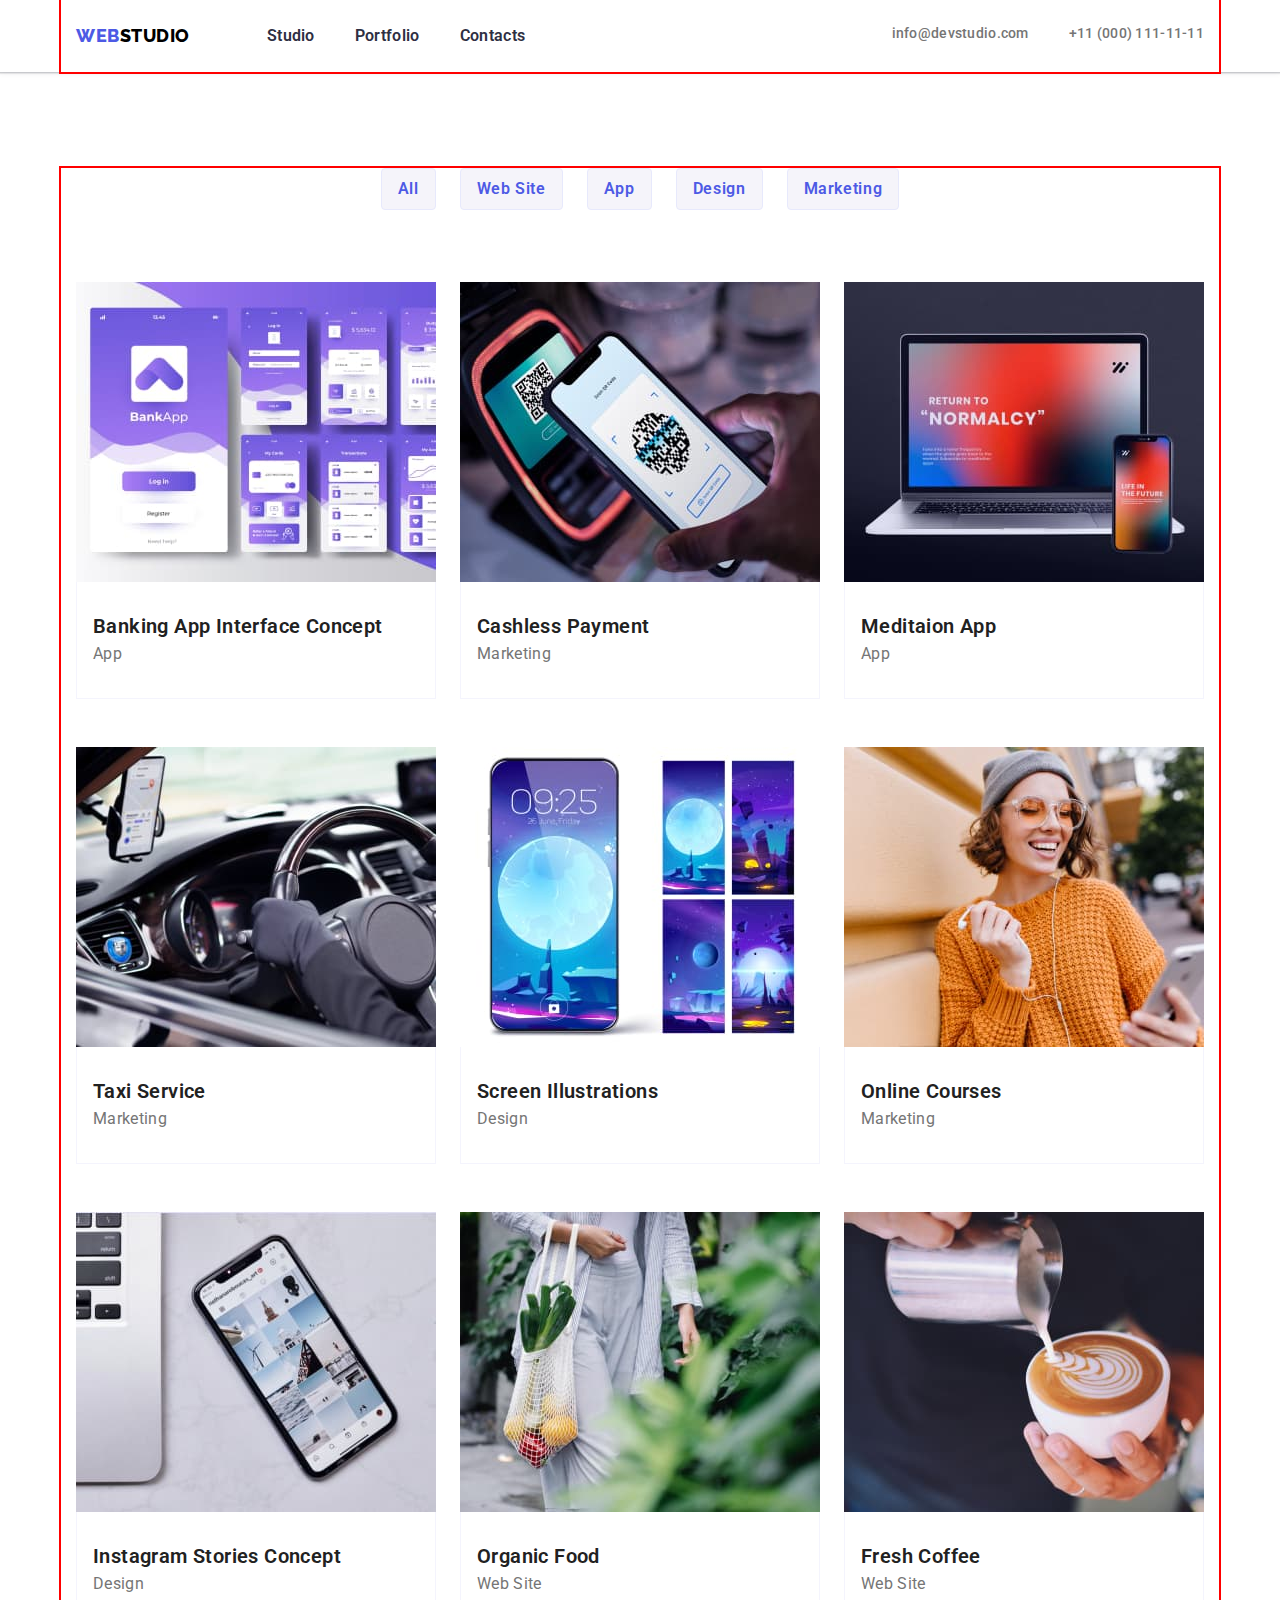
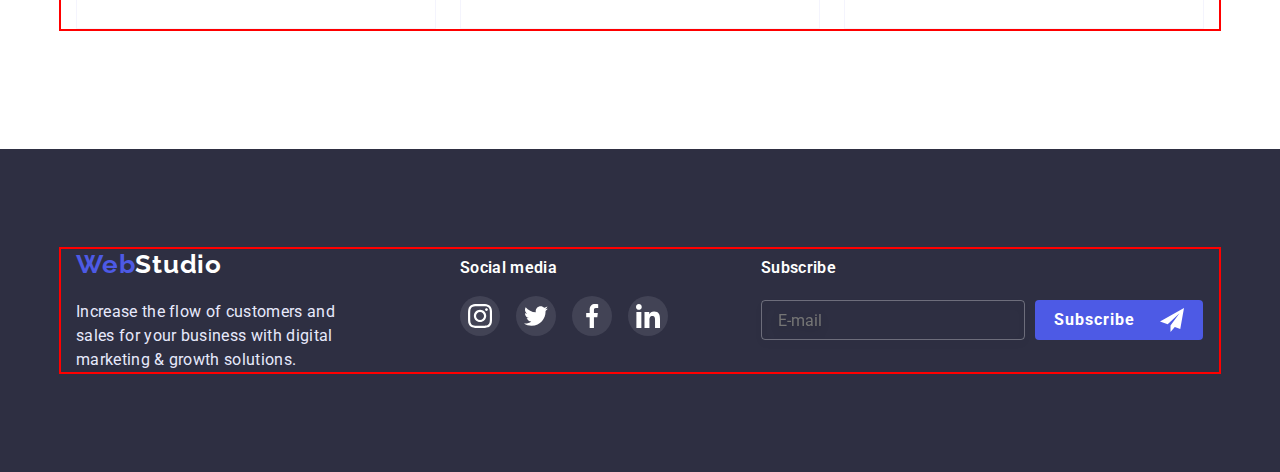
==== commit e3e861c7: "finiched90" ====
--- a/portfolio.html
+++ b/portfolio.html
@@ -8,7 +8,7 @@
     <link rel="preconnect" href="https://fonts.googleapis.com" />
     <link rel="preconnect" href="https://fonts.gstatic.com" crossorigin />
     <link
-      href="https://fonts.googleapis.com/css2?family=Raleway:wght@700&family=Roboto:wght@400;500;700;900&display=swap"
+      href="https://fonts.googleapis.com/css2?family=Raleway:wght@700;800&family=Roboto:wght@400;500;700;900&display=swap"
       rel="stylesheet"
     />
     <link rel="stylesheet" href="https://cdnjs.cloudflare.com/ajax/libs/modern-normalize/1.1.0/modern-normalize.min.css">
@@ -24,11 +24,20 @@
       <nav class="auth-nav">
         <ul class="header ">
           
-          <li class="header-list current" ><a href="./index.html" class="links">Studio</a></li>
+          <li class="header-list current" >
+            <a href="./index.html" class="links">Studio</a>
+            <div class="header-link-border"><span class="header-animation"></span></div>
+          </li>
           
-          <li class="header-list"><a href="./portfolio.html">Portfolio</a></li>
+          <li class="header-list">
+            <a href="./portfolio.html">Portfolio</a>
+            <div class="header-link-border"><span class="header-animation"></span></div>
+          </li>
          
-          <li class="header-list-back"><a href="#">Contacts</a></li>
+          <li class="header-list-back">
+            <a href="#">Contacts</a>
+            <div class="header-link-border"><span class="header-animation"></span></div>
+          </li>
         </ul>
         
         </nav>
@@ -308,12 +317,12 @@
                   <input class="footer-form-input" type="email" name="footer-email" required placeholder="E-mail" >
                 </span>
         </label>
-        <span class="footer-form-input-wrapper">
-          <button type="submit" class="footer-form-submit">Subscribe</button>
-              <svg class="footer-form-input-icon" width="18" height="18">
+        
+          <button type="submit" class="footer-form-submit">Subscribe<svg class="footer-form-input-icon" width="18" height="18">
                 <use href="./images-2/icons.svg#icon-send"></use>
-              </svg>
-        </span>
+              </svg></button>
+              
+        
        </form>
        </div>
       
--- a/css/styles.css
+++ b/css/styles.css
@@ -78,6 +78,7 @@
     
 }
 .header li {
+    position: relative;
     margin-right: 40px;
     
 }
@@ -96,27 +97,29 @@
 }
 .header-list {
     border-bottom: 2px var(--brand-color);
+    ;
 }
 .header .header-list-back {
     margin-right: 0;
     
 }
-/* .header-link-border {
+.header-link-border {
     position: absolute;
     display: flex;
-    bottom: -31px;
+    bottom: 0px;
     width: 100%;
     height: 4px;
     background-color: #188CE8;
     border-radius: 2px;
-    /* opacity: 0; */
-    /* transition: 250ms cubic-bezier(0.4, 0, 0.2, 1); */
-/* } */ */
+    opacity: 0;
+    transition: color 250ms cubic-bezier(0.4, 0, 0.2, 1);
+}
+
 .header-animation {
     margin-right: 40px;
     
 }
-/* .header-animation:hover .header-link-border {
+/* .header-list .link:hover .header-link-border {
     opacity: 1;
 } */
  
@@ -126,7 +129,7 @@
     padding-left: 15px;
     padding-right: 15px;
     margin: 0 auto;
-    /* outline: 2px solid red; */
+    outline: 2px solid red;
 }
 .visually-hidden {
     position: absolute;
@@ -162,7 +165,7 @@
 .header a:focus {
     color:var(--brand-color);
 }
-.header a:active .header-link-border{
+.header a:hover ~ .header-link-border {
     opacity: 1;
 }
 .posted a {
@@ -224,6 +227,7 @@
 
 .current::after {
     content: '';
+    
     display: block;
     width: 100%;
     border-radius: 2px;
@@ -452,7 +456,7 @@
     
 }
 .hero-portfolio-button li {
-    margin-right: 8px;
+    margin-right: 24px;
 }
 .hero-portfolio-button li:last-child {
     margin-right: 0;
@@ -464,7 +468,7 @@
     
     border-radius: 4px;
     border: 0;
-    transition: 250ms cubic-bezier(0.4, 0, 0.2, 1);
+    transition: background-color 250ms cubic-bezier(0.4, 0, 0.2, 1), color 250ms cubic-bezier(0.4, 0, 0.2, 1);
     border: 1px solid #E7E9FC;
     border-radius: 4px;
     color: var(--brand-color);
@@ -506,7 +510,7 @@
 }
 .list-portfolio {
     flex-wrap: wrap;
-    gap: 24px;
+    gap: 48px 24px;
     
 }
 .some-item {
@@ -521,7 +525,7 @@
 .list-portfolio-cards:hover .list-portfolio-link,
 .list-portfolio-cards:focus .list-portfolio-link {
     top: 50%;
-    left: 50%;
+    
     transform: translate(-50%, -50%);
     opacity: 1;
     background-color: rgba(77, 90, 229, 1);
@@ -600,7 +604,7 @@
     letter-spacing: 0.03em;
     margin-bottom: 50px;
 }
-.team li {
+.section-team-cards {
     background-color: var(--text-color);
     width: 264px;
     margin-right: 24px;
@@ -632,7 +636,7 @@
     display: flex;
     align-items: center;
     justify-content: center;
-    transition: 250ms cubic-bezier(0.4, 0, 0.2, 1);
+    transition: background-color 250ms cubic-bezier(0.4, 0, 0.2, 1);
     color: #F4F4FD;
     border-radius: 50px;
     background-color: var(--brand-color);
@@ -646,7 +650,7 @@
     color: #FFFFFF;
     /* background-color: #2196F3; */
     background-repeat: no-repeat;
-    fill: #4D5AE5;
+    fill: #404BBF;
     border-radius: 50px;
     background-color: #1021e1;
     /* background-image: url(../images-2/Ellipse.svg);  */
@@ -692,7 +696,7 @@
     align-items: center;
     justify-content: center;
     fill: #AFB1B8;
-    transition: 250ms cubic-bezier(0.4, 0, 0.2, 1);
+    transition: border 250ms cubic-bezier(0.4, 0, 0.2, 1),fill 250ms cubic-bezier(0.4, 0, 0.2, 1);
     /* padding: 16px 32px; */
     
 }
@@ -874,12 +878,12 @@
 }
 .footer-form-submit {
     /* font-style: normal; */
+    display: flex;
+    align-items: center;
     font-weight: 700;
     font-size: 16px;
     line-height: 1.5;
     letter-spacing: 0.06em;
-    
-    display: block;
     width: 168px;
     height: 40px;
     background: var(--brand-color);
@@ -887,7 +891,8 @@
     border-radius: 4px;
     margin-left: 10px;
     color: var(--text-color);
-    padding-right: 62px;
+    
+    justify-content: space-around;
 }
 .footer-form-input {
     width: 264px;
@@ -895,7 +900,7 @@
     border: 1px solid rgba(255, 255, 255, 0.3);
     filter: drop-shadow(0px 4px 4px rgba(0, 0, 0, 0.15));
     border-radius: 4px;
-    padding: 16px 15px;
+    padding: 8px 16px;
     transition: border-color var(--o-animation);
     background-color: transparent;
     color: rgba(255, 255, 255, 0.6);
@@ -911,11 +916,11 @@
     margin-left: 16px;
 }
 .footer-form-input-icon {
-    position: absolute;
+    /* position: absolute; */
     width: 24px;
     height: 24px;
-    top: 12px;
-    left: 148px;
+    /* top: 12px; */
+    /* left: 148px; */
     fill: var(--text-color);
     
 }
@@ -933,7 +938,7 @@
     width: 100%;
     height: 100%;
     background-color: rgba(0, 0, 0, 0.2);;    
-    transition: 250ms cubic-bezier(0.4, 0, 0.2, 1);
+    transition: opacity 250ms cubic-bezier(0.4, 0, 0.2, 1);
 }
 .backdrop.is-hidden {
     opacity: 0;
@@ -980,19 +985,21 @@
     right: 24px;
     width: 24px;
     height: 24px;
-    background: #FFFFFF;
+    background: #E7E9FC;
     border: 1px solid rgba(0, 0, 0, 0.1);
     border-radius: 50%;
     align-items: center;
+    transition: background-color var(--o-animation);
 }
 .modal .modal-close:hover,
 .modal .modal-close:focus {
-    fill: var(--brand-color);
-}
-
-.modal-form .modal-form-field {
-    display: block;
-    
+    fill: var(--text-color);
+    background-color: #404BBF;
+}
+
+.modal-form-field {
+    display: block;
+    margin-bottom: 8px;
 
 }
 
@@ -1018,7 +1025,6 @@
     border: 1px solid rgba(33, 33, 33, 0.2);
     border-radius: 4px;
     padding-left: 42px;
-    margin-bottom: 8px;
     transition: border-color var(--o-animation);
 }
 .modal-form-input:focus {
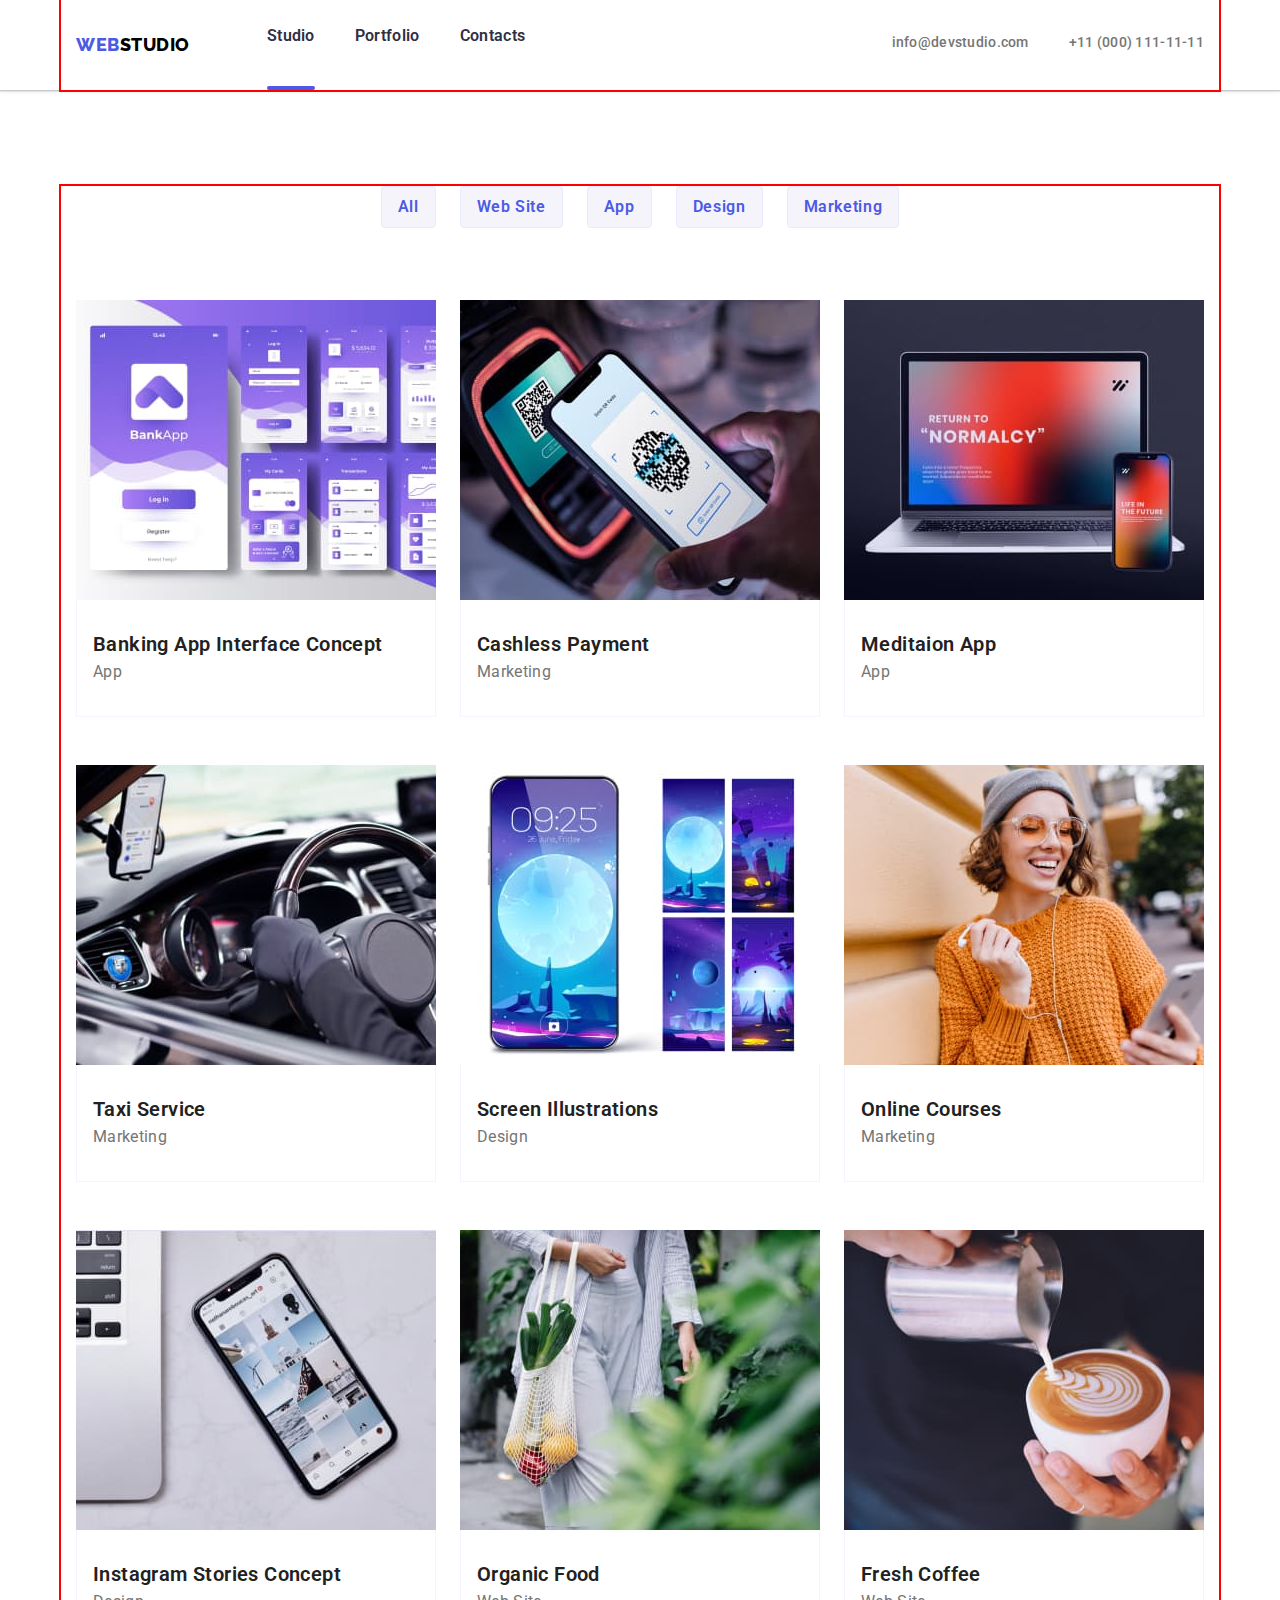
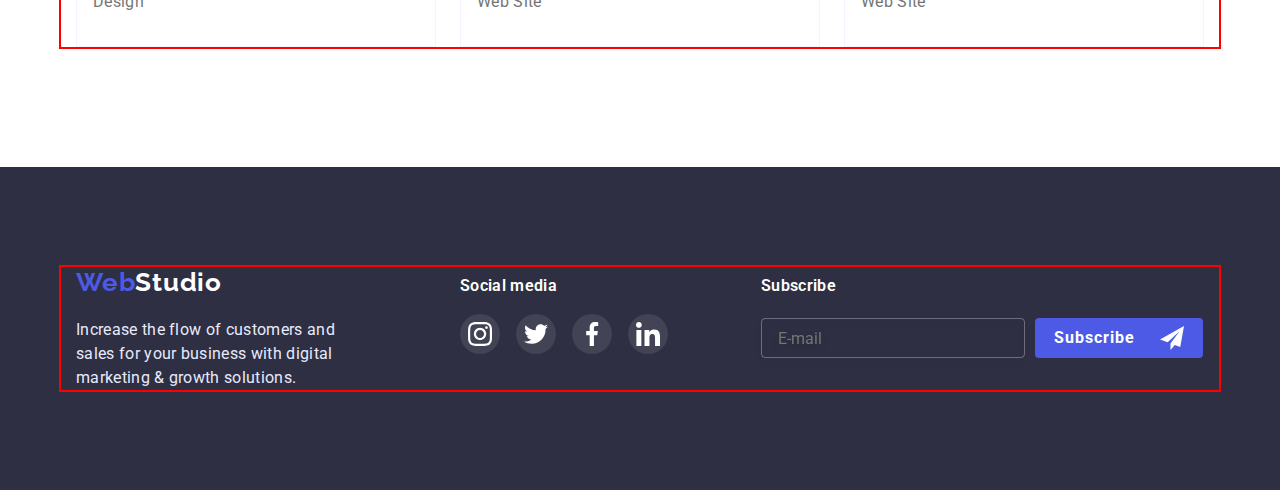
==== commit c8d5956f: "wxwxwxwxw" ====
--- a/portfolio.html
+++ b/portfolio.html
@@ -64,7 +64,7 @@
       <!-- Управління -->
       <section class="hero-portfolio">
         <div class="container">
-            <div class="visually-hidden"><h1>Заголовок</h1></div>
+            <h1 class="visually-hidden">Заголовок</h1>
             <ul class="hero-portfolio-button">
               <li><button type="button">All</button></li>
               <li><button type="button">Web Site</button></li>
--- a/css/styles.css
+++ b/css/styles.css
@@ -93,17 +93,22 @@
     text-decoration: none;
     padding-top: 24px;
     padding-bottom: 24px;
-    transition: color 250ms cubic-bezier(0.4, 0, 0.2, 1);
+    transition: 250ms cubic-bezier(0.4, 0, 0.2, 1);
 }
 .header-list {
     border-bottom: 2px var(--brand-color);
-    ;
-}
+    position: relative;
+    
+}
+.links {
+    
+}
+
 .header .header-list-back {
     margin-right: 0;
     
 }
-.header-link-border {
+/* .header-link-border {
     position: absolute;
     display: flex;
     bottom: 0px;
@@ -113,7 +118,7 @@
     border-radius: 2px;
     opacity: 0;
     transition: color 250ms cubic-bezier(0.4, 0, 0.2, 1);
-}
+} */
 
 .header-animation {
     margin-right: 40px;
@@ -165,9 +170,7 @@
 .header a:focus {
     color:var(--brand-color);
 }
-.header a:hover ~ .header-link-border {
-    opacity: 1;
-}
+
 .posted a {
     font-weight: 500;
     font-size: 14px;
@@ -225,13 +228,19 @@
     fill: currentColor;
 } */
 
+
 .current::after {
     content: '';
-    
-    display: block;
+    position: absolute;
+    bottom: 0;
+    display: block;
+    
     width: 100%;
+    height: 4px;
     border-radius: 2px;
-    background-color: var(--brand-color);   
+    background-color: var(--brand-color);
+    opacity: 1;
+    
 }
 
 
@@ -257,7 +266,7 @@
 }
 .hero {
     position: relative;
-    padding-top: 200px;
+    padding-top: 188px;
     padding-bottom: 200px;
     /* align-content: center; */
     margin-right: auto;
@@ -293,7 +302,7 @@
     background-color: var(--brand-color);
     color: var(--text-color);
     padding: 16px 32px;
-    transition: background-color 250ms cubic-bezier(0.4, 0, 0.2, 1);
+    transition: box-shadow 250ms cubic-bezier(0.4, 0, 0.2, 1);
     border-color: transparent;
     border-radius: 4px;
 }
@@ -325,8 +334,8 @@
     color: #2E2F42;
 }
 .about  {
-    padding-top: 94px;
-    padding-bottom: 94px;
+    padding-top: 120px;
+    padding-bottom: 120px;
     /* display: block;
     display: flex; */
 }
@@ -370,6 +379,9 @@
     color: #434455;
     margin-top: 10px;
     /* margin-right: 30px; */
+}
+.section-description {
+    padding-bottom: 120px;
 }
 
 .section-img li {
@@ -401,7 +413,7 @@
 } */
 
 /* Чим займається кожен з команди */
-.section h2 {
+.section-description-text {
     /* font-style: normal; */
     font-weight: 600;
     font-size: 36px;
@@ -409,7 +421,7 @@
     text-align: center;
     letter-spacing: 0.02em;
     text-transform: capitalize;
-    margin-bottom: 50px;
+    margin-bottom: 72px;
 }
 .section .container {
     /* padding-top: 94px; */
@@ -504,7 +516,7 @@
     padding-bottom: 120px;
 }
 .hero-portfolio-button {
-    padding-bottom: 72px;
+    margin-bottom: 72px;
     display: flex;
     justify-content: center;
 }
@@ -593,8 +605,8 @@
 }
 .section-team {
     background-color: #F5F4FA;
-    padding-top: 94px;
-    padding-bottom: 94px;
+    padding-top: 120px;
+    padding-bottom: 120px;
 }
 .section-team h2 {
     font-weight: 700;
@@ -602,7 +614,7 @@
     line-height: 1.16;
     text-align: center;
     letter-spacing: 0.03em;
-    margin-bottom: 50px;
+    margin-bottom: 72px;
 }
 .section-team-cards {
     background-color: var(--text-color);
@@ -650,9 +662,9 @@
     color: #FFFFFF;
     /* background-color: #2196F3; */
     background-repeat: no-repeat;
-    fill: #404BBF;
+    fill: #F4F4FD;
     border-radius: 50px;
-    background-color: #1021e1;
+    background-color: #404BBF;
     /* background-image: url(../images-2/Ellipse.svg);  */
     /* background-position: -50%, -50%; */
 }
@@ -707,7 +719,7 @@
 .regular-customers ul li a:hover,
 .regular-customers ul li a:focus {
     /* background-color: #2196F3; */
-    border: 1px solid var(--brand-color);
+    border-color: var(--brand-color);
     border-radius: 4px;
     fill: var(--brand-color);
 }
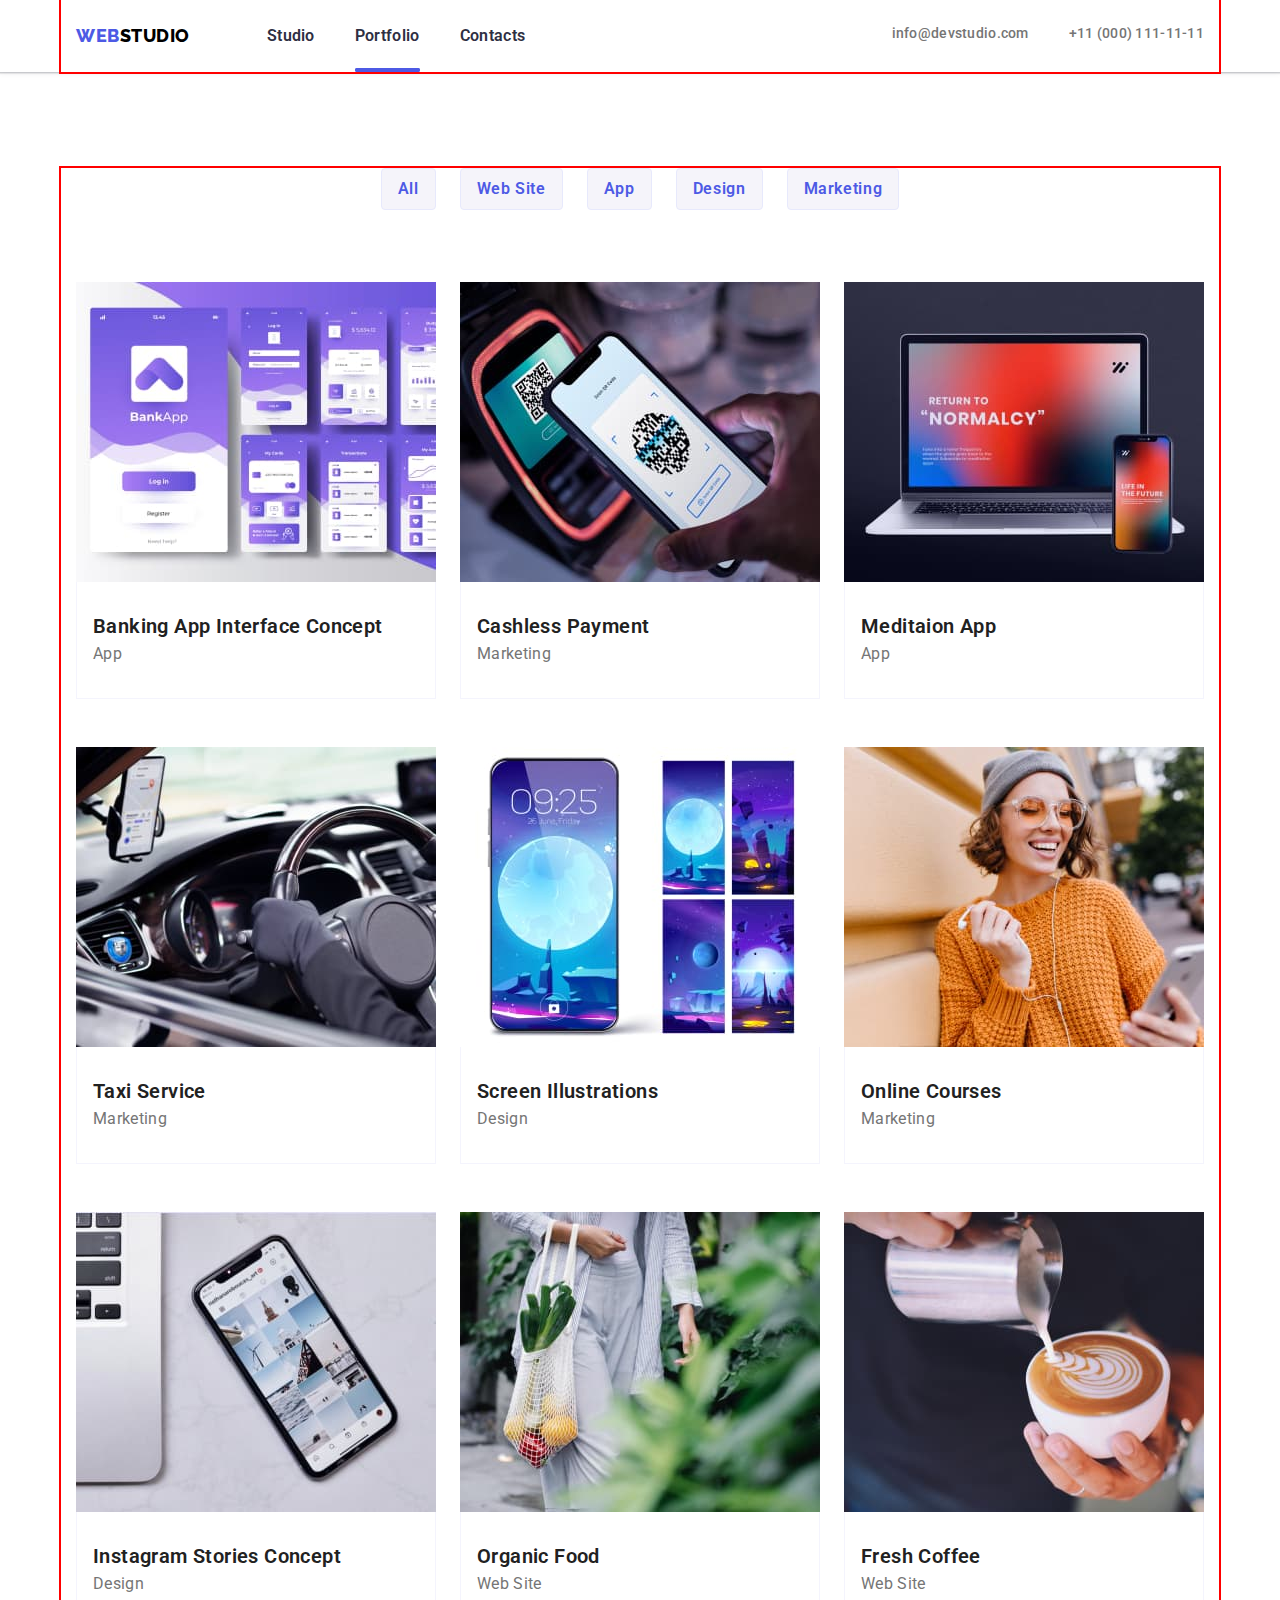
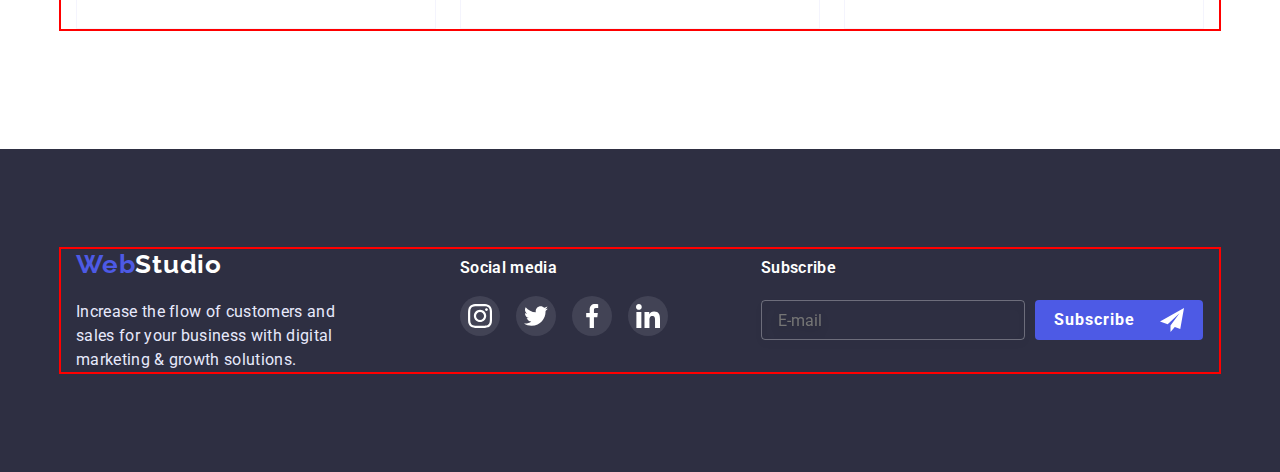
==== commit ca734d4a: "hfhfghfg" ====
--- a/portfolio.html
+++ b/portfolio.html
@@ -24,19 +24,19 @@
       <nav class="auth-nav">
         <ul class="header ">
           
-          <li class="header-list current" >
-            <a href="./index.html" class="links">Studio</a>
-            <div class="header-link-border"><span class="header-animation"></span></div>
+          <li class="header-list " >
+            <a href="./index.html" class="header-links">Studio</a>
+            <!-- <div class="header-link-border"><span class="header-animation"></span></div> -->
           </li>
           
-          <li class="header-list">
-            <a href="./portfolio.html">Portfolio</a>
-            <div class="header-link-border"><span class="header-animation"></span></div>
+          <li class="header-list current">
+            <a href="./portfolio.html" class="header-links current">Portfolio</a>
+            <!-- <div class="header-link-border"><span class="header-animation"></span></div> -->
           </li>
          
           <li class="header-list-back">
-            <a href="#">Contacts</a>
-            <div class="header-link-border"><span class="header-animation"></span></div>
+            <a href="#" class="header-links">Contacts</a>
+            <!-- <div class="header-link-border"><span class="header-animation"></span></div> -->
           </li>
         </ul>
         
--- a/css/styles.css
+++ b/css/styles.css
@@ -82,7 +82,8 @@
     margin-right: 40px;
     
 }
-.header a {
+.header-links {
+    position: relative;
     display: block;
     /* font-style: normal; */
     font-weight: 600;
@@ -93,16 +94,14 @@
     text-decoration: none;
     padding-top: 24px;
     padding-bottom: 24px;
-    transition: 250ms cubic-bezier(0.4, 0, 0.2, 1);
+    transition: color 250ms cubic-bezier(0.4, 0, 0.2, 1);
 }
 .header-list {
     border-bottom: 2px var(--brand-color);
-    position: relative;
-    
-}
-.links {
-    
-}
+    
+    
+}
+
 
 .header .header-list-back {
     margin-right: 0;
@@ -166,8 +165,8 @@
 /* .link-mailto a { */
     
 
-.header a:hover,
-.header a:focus {
+.header-links:hover,
+.header-links:focus {
     color:var(--brand-color);
 }
 
@@ -240,7 +239,6 @@
     border-radius: 2px;
     background-color: var(--brand-color);
     opacity: 1;
-    
 }
 
 
@@ -950,10 +948,11 @@
     width: 100%;
     height: 100%;
     background-color: rgba(0, 0, 0, 0.2);;    
-    transition: opacity 250ms cubic-bezier(0.4, 0, 0.2, 1);
+    transition: opacity 250ms cubic-bezier(0.4, 0, 0.2, 1), visibility 250ms cubic-bezier(0.4, 0, 0.2, 1);
 }
 .backdrop.is-hidden {
     opacity: 0;
+    visibility: hidden;
     pointer-events: none;
 }
 .modal-info {
